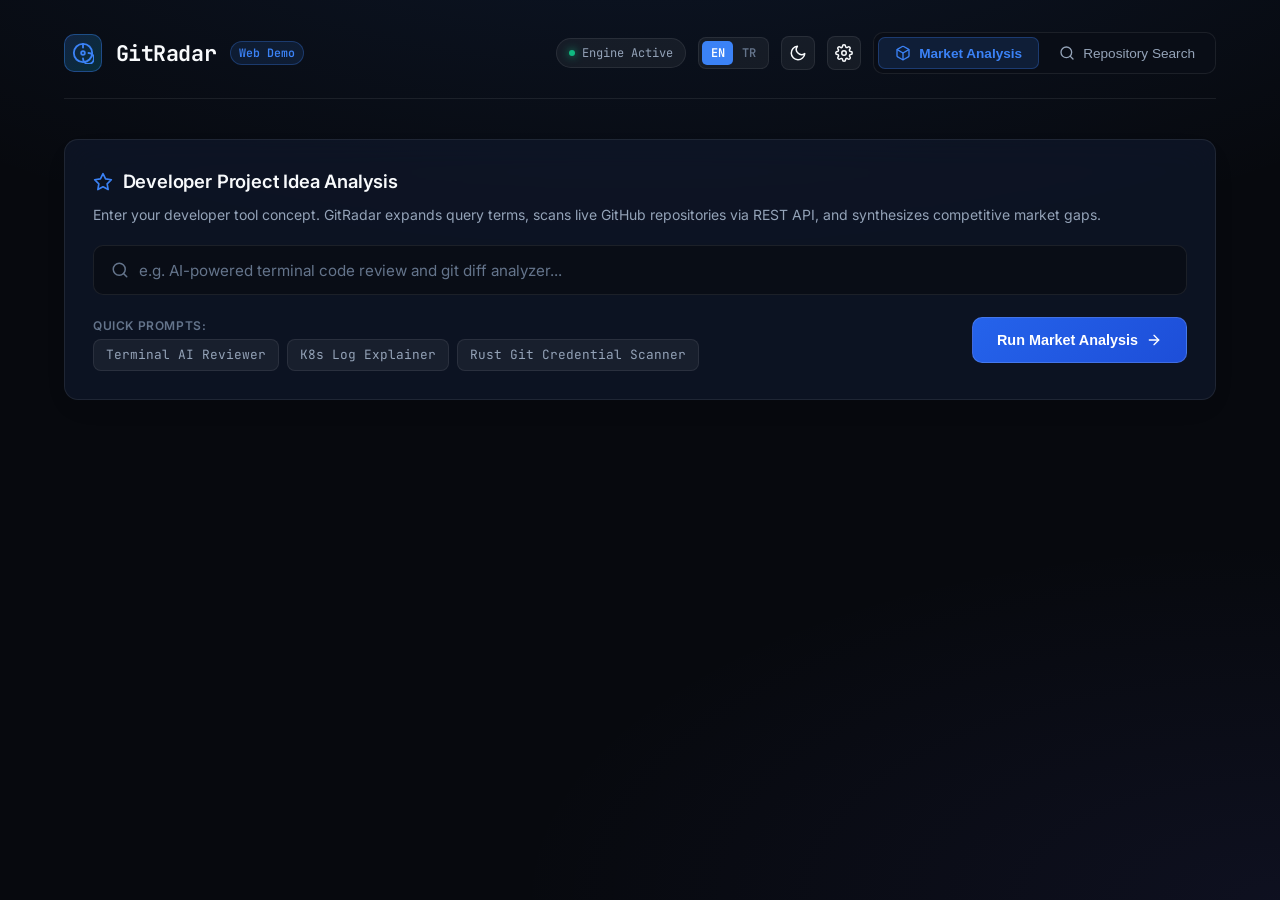
==== demo/public/index.html @ c17d9edb "feat: add Vercel deployment configuration and enhance web demo with language selection and report ex" ====
<!DOCTYPE html>
<html lang="en">
<head>
  <meta charset="UTF-8">
  <meta name="viewport" content="width=device-width, initial-scale=1.0">
  <title>GitRadar - Developer Market & Gap Analysis (Vercel Web Demo)</title>
  <link rel="icon" type="image/png" href="favicon-96x96.png" sizes="96x96" />
  <link rel="icon" type="image/svg+xml" href="favicon.svg" />
  <link rel="shortcut icon" href="favicon.ico" />
  <link rel="apple-touch-icon" sizes="180x180" href="apple-touch-icon.png" />
  <meta name="apple-mobile-web-app-title" content="GitRadar" />
  <link rel="manifest" href="site.webmanifest" />
  <link rel="stylesheet" href="css/style.css">
</head>
<body>

  <div class="container">
    <!-- Navbar -->
    <header class="navbar">
      <a href="/" class="logo-container">
        <div class="logo-icon-wrap">
          <svg width="22" height="22" viewBox="0 0 24 24" fill="none" stroke="currentColor" stroke-width="2" stroke-linecap="round" stroke-linejoin="round">
            <path d="M12 2a10 10 0 1 0 10 10A10 10 0 0 0 12 2z"></path>
            <path d="M12 18a6 6 0 1 0 6-6"></path>
            <circle cx="12" cy="12" r="2"></circle>
            <path d="M12 2v4"></path>
          </svg>
        </div>
        <span class="logo-text">GitRadar</span>
        <span class="logo-badge">Web Demo</span>
      </a>

      <div class="nav-controls">
        <div class="status-pill">
          <span class="status-dot"></span>
          <span data-i18n="engine_active">Engine Active</span>
        </div>

        <!-- Language Switcher -->
        <div class="lang-switcher">
          <button class="lang-btn active" data-lang="en">EN</button>
          <button class="lang-btn" data-lang="tr">TR</button>
        </div>

        <!-- Theme Toggle -->
        <button id="theme-toggle-btn" class="theme-toggle-btn" title="Toggle Theme" aria-label="Toggle Theme">
          <svg id="theme-moon-icon" width="18" height="18" viewBox="0 0 24 24" fill="none" stroke="currentColor" stroke-width="2" stroke-linecap="round" stroke-linejoin="round">
            <path d="M21 12.79A9 9 0 1 1 11.21 3 7 7 0 0 0 21 12.79z"></path>
          </svg>
          <svg id="theme-sun-icon" class="hidden" width="18" height="18" viewBox="0 0 24 24" fill="none" stroke="currentColor" stroke-width="2" stroke-linecap="round" stroke-linejoin="round">
            <circle cx="12" cy="12" r="5"></circle>
            <line x1="12" y1="1" x2="12" y2="3"></line>
            <line x1="12" y1="21" x2="12" y2="23"></line>
            <line x1="4.22" y1="4.22" x2="5.64" y2="5.64"></line>
            <line x1="18.36" y1="18.36" x2="19.78" y2="19.78"></line>
            <line x1="1" y1="12" x2="3" y2="12"></line>
            <line x1="21" y1="12" x2="23" y2="12"></line>
            <line x1="4.22" y1="19.78" x2="5.64" y2="18.36"></line>
            <line x1="18.36" y1="5.64" x2="19.78" y2="4.22"></line>
          </svg>
        </button>

        <!-- Settings Modal Button -->
        <button id="open-settings-btn" class="theme-toggle-btn" title="Settings" aria-label="Settings">
          <svg width="18" height="18" viewBox="0 0 24 24" fill="none" stroke="currentColor" stroke-width="2" stroke-linecap="round" stroke-linejoin="round">
            <circle cx="12" cy="12" r="3"></circle>
            <path d="M19.4 15a1.65 1.65 0 0 0 .33 1.82l.06.06a2 2 0 0 1 0 2.83 2 2 0 0 1-2.83 0l-.06-.06a1.65 1.65 0 0 0-1.82-.33 1.65 1.65 0 0 0-1 1.51V21a2 2 0 0 1-2 2 2 2 0 0 1-2-2v-.09A1.65 1.65 0 0 0 9 19.4a1.65 1.65 0 0 0-1.82.33l-.06.06a2 2 0 0 1-2.83 0 2 2 0 0 1 0-2.83l.06-.06a1.65 1.65 0 0 0 .33-1.82 1.65 1.65 0 0 0-1.51-1H3a2 2 0 0 1-2-2 2 2 0 0 1 2-2h.09A1.65 1.65 0 0 0 4.6 9a1.65 1.65 0 0 0-.33-1.82l-.06-.06a2 2 0 0 1 0-2.83 2 2 0 0 1 2.83 0l.06.06a1.65 1.65 0 0 0 1.82.33H9a1.65 1.65 0 0 0 1-1.51V3a2 2 0 0 1 2-2 2 2 0 0 1 2 2v.09a1.65 1.65 0 0 0 1 1.51 1.65 1.65 0 0 0 1.82-.33l.06-.06a2 2 0 0 1 2.83 0 2 2 0 0 1 0 2.83l-.06.06a1.65 1.65 0 0 0-.33 1.82V9a1.65 1.65 0 0 0 1.51 1H21a2 2 0 0 1 2 2 2 2 0 0 1-2 2h-.09a1.65 1.65 0 0 0-1.51 1z"></path>
          </svg>
        </button>

        <nav class="nav-tabs">
          <button class="nav-tab active" id="tab-analyze-btn">
            <svg width="16" height="16" viewBox="0 0 24 24" fill="none" stroke="currentColor" stroke-width="2" stroke-linecap="round" stroke-linejoin="round">
              <path d="M21 16V8a2 2 0 0 0-1-1.73l-7-4a2 2 0 0 0-2 0l-7 4A2 2 0 0 0 3 8v8a2 2 0 0 0 1 1.73l7 4a2 2 0 0 0 2 0l7-4A2 2 0 0 0 21 16z"></path>
              <polyline points="3.27 6.96 12 12.01 20.73 6.96"></polyline>
              <line x1="12" y1="22.08" x2="12" y2="12"></line>
            </svg>
            <span data-i18n="tab_market">Market Analysis</span>
          </button>
          <button class="nav-tab" id="tab-search-btn">
            <svg width="16" height="16" viewBox="0 0 24 24" fill="none" stroke="currentColor" stroke-width="2" stroke-linecap="round" stroke-linejoin="round">
              <circle cx="11" cy="11" r="8"></circle>
              <line x1="21" y1="21" x2="16.65" y2="16.65"></line>
            </svg>
            <span data-i18n="tab_search">Repository Search</span>
          </button>
        </nav>
      </div>
    </header>

    <!-- Main Form Section -->
    <section class="card" id="analyze-section">
      <div class="card-header">
        <svg width="20" height="20" viewBox="0 0 24 24" fill="none" stroke="var(--accent-blue)" stroke-width="2" stroke-linecap="round" stroke-linejoin="round">
          <polygon points="12 2 15.09 8.26 22 9.27 17 14.14 18.18 21.02 12 17.77 5.82 21.02 7 14.14 2 9.27 8.91 8.26 12 2"></polygon>
        </svg>
        <h2 class="card-title" data-i18n="analyze_title">Developer Project Idea Analysis</h2>
      </div>
      <p class="card-subtitle" data-i18n="analyze_desc">
        Enter your developer tool concept. GitRadar expands query terms, scans live GitHub repositories via REST API, and synthesizes competitive market gaps.
      </p>
      
      <div class="search-box">
        <div class="input-container">
          <svg class="input-icon" width="18" height="18" viewBox="0 0 24 24" fill="none" stroke="currentColor" stroke-width="2" stroke-linecap="round" stroke-linejoin="round">
            <circle cx="11" cy="11" r="8"></circle>
            <line x1="21" y1="21" x2="16.65" y2="16.65"></line>
          </svg>
          <input type="text" id="idea-input" class="input-field" placeholder="e.g. AI-powered terminal code review and git diff analyzer..." />
        </div>

        <div style="display: flex; justify-content: space-between; align-items: center; flex-wrap: wrap; gap: 0.75rem;">
          <div>
            <div class="chips-label" data-i18n="quick_prompts">Quick Prompts:</div>
            <div class="chips-container">
              <span class="chip" data-prompt="Terminal AI code review tool for git diffs" data-i18n-chip="chip1">Terminal AI Reviewer</span>
              <span class="chip" data-prompt="Kubernetes log analyzer and error explainer CLI" data-i18n-chip="chip2">K8s Log Explainer</span>
              <span class="chip" data-prompt="Rust-based git hook security credential scanner" data-i18n-chip="chip3">Rust Git Credential Scanner</span>
            </div>
          </div>
          <button id="analyze-btn" class="btn-primary">
            <span data-i18n="run_analysis">Run Market Analysis</span>
            <svg width="16" height="16" viewBox="0 0 24 24" fill="none" stroke="currentColor" stroke-width="2" stroke-linecap="round" stroke-linejoin="round">
              <line x1="5" y1="12" x2="19" y2="12"></line>
              <polyline points="12 5 19 12 12 19"></polyline>
            </svg>
          </button>
        </div>
      </div>
    </section>

    <!-- Standalone Quick Search Section -->
    <section class="card hidden" id="search-section">
      <div class="card-header">
        <svg width="20" height="20" viewBox="0 0 24 24" fill="none" stroke="var(--accent-blue)" stroke-width="2" stroke-linecap="round" stroke-linejoin="round">
          <circle cx="11" cy="11" r="8"></circle>
          <line x1="21" y1="21" x2="16.65" y2="16.65"></line>
        </svg>
        <h2 class="card-title" data-i18n="search_title">Direct GitHub Search</h2>
      </div>
      <p class="card-subtitle" data-i18n="search_desc">
        Execute direct GitHub REST API queries to retrieve repository star counts, forks, and details.
      </p>
      
      <div class="search-box">
        <div class="input-container">
          <svg class="input-icon" width="18" height="18" viewBox="0 0 24 24" fill="none" stroke="currentColor" stroke-width="2" stroke-linecap="round" stroke-linejoin="round">
            <circle cx="11" cy="11" r="8"></circle>
            <line x1="21" y1="21" x2="16.65" y2="16.65"></line>
          </svg>
          <input type="text" id="search-input" class="input-field" placeholder="e.g. terminal devtools, git hooks, rust cli..." />
        </div>
        <div style="display: flex; justify-content: flex-end;">
          <button id="quick-search-btn" class="btn-primary">
            <span data-i18n="search_repos">Search Repositories</span>
          </button>
        </div>
      </div>
    </section>

    <!-- Radar Loading Sweep Visualizer -->
    <div id="loading" class="card radar-loading-card">
      <div class="radar-sweep-container">
        <div class="radar-crosshair-h"></div>
        <div class="radar-crosshair-v"></div>
        <div class="radar-grid-ring inner"></div>
        <div class="radar-sweep-line"></div>
      </div>
      <div id="loading-status" class="loading-status-text" data-i18n="loading_status">Synthesizing Search Strategy...</div>
      <div class="loading-subtext" data-i18n="loading_subtext">Fetching active GitHub repositories & evaluating market saturation</div>
    </div>

    <!-- Error Alert -->
    <div id="error-box" class="card hidden" style="border-color: var(--accent-rose); background: rgba(244, 63, 94, 0.08);">
      <div class="card-header">
        <svg width="20" height="20" viewBox="0 0 24 24" fill="none" stroke="var(--accent-rose)" stroke-width="2" stroke-linecap="round" stroke-linejoin="round">
          <circle cx="12" cy="12" r="10"></circle>
          <line x1="12" y1="8" x2="12" y2="12"></line>
          <line x1="12" y1="16" x2="12.01" y2="16"></line>
        </svg>
        <h3 class="card-title" style="color: var(--accent-rose);" data-i18n="error_title">Analysis Failed</h3>
      </div>
      <p id="error-message" style="margin-top: 0.35rem; color: var(--text-secondary); font-family: var(--font-mono); font-size: 0.875rem;"></p>
    </div>

    <!-- Results Section -->
    <div id="results" class="hidden">
      <!-- Export Actions Header -->
      <div class="export-actions-bar">
        <div style="display: flex; align-items: center; gap: 0.5rem;">
          <svg width="18" height="18" viewBox="0 0 24 24" fill="none" stroke="var(--accent-blue)" stroke-width="2" stroke-linecap="round" stroke-linejoin="round">
            <path d="M21 15v4a2 2 0 0 1-2 2H5a2 2 0 0 1-2-2v-4"></path>
            <polyline points="7 10 12 15 17 10"></polyline>
            <line x1="12" y1="15" x2="12" y2="3"></line>
          </svg>
          <span style="font-weight: 600; font-size: 0.9rem; color: var(--text-primary);" data-i18n="export_report_label">Export Report</span>
        </div>
        <div class="export-btn-group">
          <button id="export-md-btn" class="export-btn">
            <svg width="14" height="14" viewBox="0 0 24 24" fill="none" stroke="currentColor" stroke-width="2"><path d="M14 2H6a2 2 0 0 0-2 2v16a2 2 0 0 0 2 2h12a2 2 0 0 0 2-2V8z"></path><polyline points="14 2 14 8 20 8"></polyline></svg>
            <span data-i18n="btn_export_md">Export Markdown (.md)</span>
          </button>
          <button id="export-json-btn" class="export-btn">
            <svg width="14" height="14" viewBox="0 0 24 24" fill="none" stroke="currentColor" stroke-width="2"><path d="M14 2H6a2 2 0 0 0-2 2v16a2 2 0 0 0 2 2h12a2 2 0 0 0 2-2V8z"></path><polyline points="14 2 14 8 20 8"></polyline></svg>
            <span data-i18n="btn_export_json">Export JSON (.json)</span>
          </button>
          <button id="copy-report-btn" class="export-btn">
            <svg width="14" height="14" viewBox="0 0 24 24" fill="none" stroke="currentColor" stroke-width="2"><rect x="9" y="9" width="13" height="13" rx="2" ry="2"></rect><path d="M5 15H4a2 2 0 0 1-2-2V4a2 2 0 0 1 2-2h9a2 2 0 0 1 2 2v1"></path></svg>
            <span id="copy-btn-text" data-i18n="btn_copy_report">Copy Report</span>
          </button>
        </div>
      </div>

      <!-- Derived AI Strategy Panel -->
      <section class="card" id="strategy-panel">
        <div class="card-header">
          <svg width="18" height="18" viewBox="0 0 24 24" fill="none" stroke="var(--accent-cyan)" stroke-width="2" stroke-linecap="round" stroke-linejoin="round">
            <path d="M12 2v20M17 5H9.5a3.5 3.5 0 0 0 0 7h5a3.5 3.5 0 0 1 0 7H6"></path>
          </svg>
          <h3 class="card-title" style="color: var(--accent-cyan);" data-i18n="strategy_title">Synthesized Query Strategy</h3>
        </div>
        <div id="strategy-content"></div>
      </section>

      <!-- Executive Metrics Overview -->
      <div class="metrics-grid">
        <div class="metric-card">
          <div class="metric-header">
            <span class="metric-label" data-i18n="opp_score">Opportunity Score</span>
            <svg class="metric-icon" width="18" height="18" viewBox="0 0 24 24" fill="none" stroke="currentColor" stroke-width="2"><polyline points="23 6 13.5 15.5 8.5 10.5 1 18"></polyline></svg>
          </div>
          <div class="metric-value-wrap">
            <div id="metric-opportunity" class="metric-value" style="color: var(--accent-emerald);">85</div>
            <span style="color: var(--text-muted); font-size: 0.85rem;">/ 100</span>
          </div>
          <div class="progress-bar-container">
            <div id="opp-bar-fill" class="progress-bar-fill" style="width: 85%; background: var(--accent-emerald);"></div>
          </div>
          <div class="metric-hint" data-i18n="opp_hint">Market viability rating</div>
        </div>

        <div class="metric-card">
          <div class="metric-header">
            <span class="metric-label" data-i18n="sat_score">Market Saturation</span>
            <svg class="metric-icon" width="18" height="18" viewBox="0 0 24 24" fill="none" stroke="currentColor" stroke-width="2"><circle cx="12" cy="12" r="10"></circle><line x1="12" y1="8" x2="12" y2="12"></line></svg>
          </div>
          <div class="metric-value-wrap">
            <div id="metric-saturation" class="metric-value" style="color: var(--accent-amber);">Moderate</div>
          </div>
          <div class="progress-bar-container">
            <div id="sat-bar-fill" class="progress-bar-fill" style="width: 50%; background: var(--accent-amber);"></div>
          </div>
          <div id="metric-sat-score" class="metric-hint">Saturation index: 50/100</div>
        </div>

        <div class="metric-card">
          <div class="metric-header">
            <span class="metric-label" data-i18n="repos_analyzed">Repositories Analyzed</span>
            <svg class="metric-icon" width="18" height="18" viewBox="0 0 24 24" fill="none" stroke="currentColor" stroke-width="2"><path d="M22 19a2 2 0 0 1-2 2H4a2 2 0 0 1-2-2V5a2 2 0 0 1 2-2h5l2 3h9a2 2 0 0 1 2 2z"></path></svg>
          </div>
          <div class="metric-value-wrap">
            <div id="metric-repos-count" class="metric-value" style="color: var(--accent-blue);">10</div>
          </div>
          <div class="progress-bar-container">
            <div class="progress-bar-fill" style="width: 100%; background: var(--accent-blue);"></div>
          </div>
          <div class="metric-hint" data-i18n="repos_hint">GitHub API candidates verified</div>
        </div>
      </div>

      <!-- Market Summary Panel -->
      <section class="card">
        <div class="card-header">
          <svg width="18" height="18" viewBox="0 0 24 24" fill="none" stroke="var(--accent-blue)" stroke-width="2" stroke-linecap="round" stroke-linejoin="round">
            <path d="M14 2H6a2 2 0 0 0-2 2v16a2 2 0 0 0 2 2h12a2 2 0 0 0 2-2V8z"></path>
            <polyline points="14 2 14 8 20 8"></polyline>
            <line x1="16" y1="13" x2="8" y2="13"></line>
            <line x1="16" y1="17" x2="8" y2="17"></line>
          </svg>
          <h3 class="card-title" data-i18n="market_synthesis">Market Synthesis</h3>
        </div>
        <p id="market-summary-text" style="color: var(--text-secondary); line-height: 1.6; font-size: 0.925rem;"></p>
      </section>

      <!-- Repositories Inventory Table -->
      <section class="card">
        <div class="card-header">
          <svg width="18" height="18" viewBox="0 0 24 24" fill="none" stroke="var(--accent-blue)" stroke-width="2" stroke-linecap="round" stroke-linejoin="round">
            <line x1="8" y1="6" x2="21" y2="6"></line>
            <line x1="8" y1="12" x2="21" y2="12"></line>
            <line x1="8" y1="18" x2="21" y2="18"></line>
            <line x1="3" y1="6" x2="3.01" y2="6"></line>
            <line x1="3" y1="12" x2="3.01" y2="12"></line>
            <line x1="3" y1="18" x2="3.01" y2="18"></line>
          </svg>
          <h3 class="card-title" data-i18n="discovered_repos">Discovered Candidate Repositories</h3>
        </div>
        <div class="table-wrapper">
          <table id="repos-table">
            <thead>
              <tr>
                <th>#</th>
                <th data-i18n="th_repo">Repository</th>
                <th data-i18n="th_stars">Stars</th>
                <th data-i18n="th_forks">Forks</th>
                <th data-i18n="th_lang">Language</th>
                <th data-i18n="th_updated">Updated</th>
                <th data-i18n="th_desc">Description</th>
              </tr>
            </thead>
            <tbody id="repos-table-body"></tbody>
          </table>
        </div>
      </section>

      <!-- Competitors Grid -->
      <section class="card">
        <div class="card-header">
          <svg width="18" height="18" viewBox="0 0 24 24" fill="none" stroke="var(--accent-indigo)" stroke-width="2" stroke-linecap="round" stroke-linejoin="round">
            <rect x="2" y="3" width="20" height="14" rx="2" ry="2"></rect>
            <line x1="8" y1="21" x2="16" y2="21"></line>
            <line x1="12" y1="17" x2="12" y2="21"></line>
          </svg>
          <h3 class="card-title" data-i18n="competitors_title">Top Competitor Profile Breakdown</h3>
        </div>
        <div id="competitor-grid" class="comp-grid"></div>
      </section>

      <!-- Gaps vs Differentiators -->
      <div class="metrics-grid" style="grid-template-columns: repeat(auto-fit, minmax(320px, 1fr));">
        <div class="card" style="border-color: rgba(244, 63, 94, 0.25);">
          <div class="card-header">
            <svg width="18" height="18" viewBox="0 0 24 24" fill="none" stroke="var(--accent-rose)" stroke-width="2" stroke-linecap="round" stroke-linejoin="round">
              <circle cx="12" cy="12" r="10"></circle>
              <line x1="15" y1="9" x2="9" y2="15"></line>
              <line x1="9" y1="9" x2="15" y2="15"></line>
            </svg>
            <h3 class="card-title" style="color: var(--accent-rose);" data-i18n="unmet_title">Unmet Market Needs</h3>
          </div>
          <div id="unmet-list" style="display: flex; flex-direction: column; gap: 0.5rem; margin-top: 0.5rem;"></div>
        </div>

        <div class="card" style="border-color: rgba(16, 185, 129, 0.25);">
          <div class="card-header">
            <svg width="18" height="18" viewBox="0 0 24 24" fill="none" stroke="var(--accent-emerald)" stroke-width="2" stroke-linecap="round" stroke-linejoin="round">
              <polygon points="12 2 15.09 8.26 22 9.27 17 14.14 18.18 21.02 12 17.77 5.82 21.02 7 14.14 2 9.27 8.91 8.26 12 2"></polygon>
            </svg>
            <h3 class="card-title" style="color: var(--accent-emerald);" data-i18n="diff_title">Key Differentiators</h3>
          </div>
          <div id="diff-list" style="display: flex; flex-direction: column; gap: 0.5rem; margin-top: 0.5rem;"></div>
        </div>
      </div>

      <!-- Recommendations -->
      <section class="card" style="border-color: rgba(59, 130, 246, 0.25);">
        <div class="card-header">
          <svg width="18" height="18" viewBox="0 0 24 24" fill="none" stroke="var(--accent-blue)" stroke-width="2" stroke-linecap="round" stroke-linejoin="round">
            <polyline points="9 11 12 14 22 4"></polyline>
            <path d="M21 12v7a2 2 0 0 1-2 2H5a2 2 0 0 1-2-2V5a2 2 0 0 1 2-2h11"></path>
          </svg>
          <h3 class="card-title" style="color: var(--accent-blue);" data-i18n="rec_title">Strategic Action Items</h3>
        </div>
        <div id="rec-list" style="margin-top: 0.75rem;"></div>
      </section>

      <!-- Implementation Architecture & Open Source Tools -->
      <section id="implementation-section" class="card hidden" style="border-color: rgba(99, 102, 241, 0.25);">
        <div class="card-header">
          <svg width="18" height="18" viewBox="0 0 24 24" fill="none" stroke="var(--accent-indigo)" stroke-width="2" stroke-linecap="round" stroke-linejoin="round">
            <polygon points="12 2 2 7 12 12 22 7 12 2"></polygon>
            <polyline points="2 17 12 22 22 17"></polyline>
            <polyline points="2 12 12 17 22 12"></polyline>
          </svg>
          <h3 class="card-title" style="color: var(--accent-indigo);" data-i18n="tech_guide_title">Technical Implementation & Open-Source Roadmap</h3>
        </div>
        
        <div style="margin-top: 0.75rem;">
          <div style="margin-bottom: 1rem;">
            <div style="font-size: 0.75rem; font-weight: 600; text-transform: uppercase; color: var(--text-muted); margin-bottom: 0.35rem;" data-i18n="recommended_stack_label">Recommended Tech Stack</div>
            <div id="tech-stack-badges" style="display: flex; flex-wrap: wrap; gap: 0.4rem;"></div>
          </div>

          <div style="margin-bottom: 1.25rem;">
            <div style="font-size: 0.75rem; font-weight: 600; text-transform: uppercase; color: var(--text-muted); margin-bottom: 0.35rem;" data-i18n="arch_overview_label">Architecture Overview</div>
            <p id="arch-overview-text" style="color: var(--text-secondary); line-height: 1.6; font-size: 0.9rem;"></p>
          </div>

          <div>
            <div style="font-size: 0.75rem; font-weight: 600; text-transform: uppercase; color: var(--text-muted); margin-bottom: 0.5rem;" data-i18n="open_source_blocks_label">Recommended Open-Source Building Blocks</div>
            <div id="open-source-tools-list" class="comp-grid"></div>
          </div>
        </div>
      </section>
    </div>
  </div>

  <!-- Settings Modal -->
  <div id="settings-modal" class="modal-overlay hidden">
    <div class="modal-card">
      <div class="modal-header">
        <div style="display: flex; align-items: center; gap: 0.5rem;">
          <svg width="20" height="20" viewBox="0 0 24 24" fill="none" stroke="var(--accent-blue)" stroke-width="2" stroke-linecap="round" stroke-linejoin="round">
            <circle cx="12" cy="12" r="3"></circle>
            <path d="M19.4 15a1.65 1.65 0 0 0 .33 1.82l.06.06a2 2 0 0 1 0 2.83 2 2 0 0 1-2.83 0l-.06-.06a1.65 1.65 0 0 0-1.82-.33 1.65 1.65 0 0 0-1 1.51V21a2 2 0 0 1-2 2 2 2 0 0 1-2-2v-.09A1.65 1.65 0 0 0 9 19.4a1.65 1.65 0 0 0-1.82.33l-.06.06a2 2 0 0 1-2.83 0 2 2 0 0 1 0-2.83l.06-.06a1.65 1.65 0 0 0 .33-1.82 1.65 1.65 0 0 0-1.51-1H3a2 2 0 0 1-2-2 2 2 0 0 1 2-2h.09A1.65 1.65 0 0 0 4.6 9a1.65 1.65 0 0 0-.33-1.82l-.06-.06a2 2 0 0 1 0-2.83 2 2 0 0 1 2.83 0l.06.06a1.65 1.65 0 0 0 1.82.33H9a1.65 1.65 0 0 0 1-1.51V3a2 2 0 0 1 2-2 2 2 0 0 1 2 2v.09a1.65 1.65 0 0 0 1 1.51 1.65 1.65 0 0 0 1.82-.33l.06-.06a2 2 0 0 1 2.83 0 2 2 0 0 1 0 2.83l-.06.06a1.65 1.65 0 0 0-.33 1.82V9a1.65 1.65 0 0 0 1.51 1H21a2 2 0 0 1 2 2 2 2 0 0 1-2 2h-.09a1.65 1.65 0 0 0-1.51 1z"></path>
          </svg>
          <h3 class="modal-title" data-i18n="settings_title">Configuration Settings</h3>
        </div>
        <button id="close-settings-btn" class="modal-close-btn" aria-label="Close Modal">&times;</button>
      </div>

      <div class="modal-body">
        <div class="form-group">
          <label class="form-label" data-i18n="setting_report_lang">AI Response Language</label>
          <select id="setting-report-lang-select" class="form-select">
            <option value="English">English</option>
            <option value="Turkish">Türkçe</option>
            <option value="Spanish">Español</option>
            <option value="German">Deutsch</option>
            <option value="French">Français</option>
          </select>
        </div>

        <div class="form-group">
          <label class="form-label" data-i18n="setting_model">LLM Model</label>
          <select id="setting-model-select" class="form-select">
            <option value="groq/openai/gpt-oss-120b">groq/openai/gpt-oss-120b (Default)</option>
            <option value="groq/qwen/qwen3.6-27b">groq/qwen/qwen3.6-27b</option>
            <option value="groq/llama-3.3-70b-versatile">groq/llama-3.3-70b-versatile</option>
            <option value="groq/llama-3.1-8b-instant">groq/llama-3.1-8b-instant</option>
          </select>
        </div>

        <div class="form-group">
          <label class="form-label" data-i18n="setting_limit">Max Repositories to Analyze</label>
          <input type="number" id="setting-limit-input" class="input-field" min="5" max="30" value="10" />
        </div>

        <div class="form-group">
          <label class="form-label" data-i18n="setting_groq_key">Groq API Key</label>
          <input type="password" id="setting-groq-key" class="input-field" placeholder="gsk_..." />
        </div>

        <div class="form-group">
          <label class="form-label" data-i18n="setting_github_token">GitHub Access Token (Optional)</label>
          <input type="password" id="setting-github-token" class="input-field" placeholder="ghp_..." />
        </div>
      </div>

      <div class="modal-footer">
        <button id="cancel-settings-btn" class="nav-btn" data-i18n="btn_cancel">Cancel</button>
        <button id="save-settings-btn" class="btn-primary" data-i18n="btn_save">Save Settings</button>
      </div>
    </div>
  </div>

  <script src="js/app.js"></script>
</body>
</html>
---- demo/public/css/style.css ----
@import url('https://fonts.googleapis.com/css2?family=Inter:wght@300;400;500;600;700&family=JetBrains+Mono:wght@400;500;600;700&display=swap');

:root, [data-theme="dark"] {
  --bg-dark: #07090e;
  --bg-card: rgba(15, 23, 42, 0.75);
  --bg-card-solid: #090d16;
  --bg-input: #090d16;
  --bg-hover: rgba(255, 255, 255, 0.05);
  --border-color: rgba(255, 255, 255, 0.08);
  --border-highlight: rgba(59, 130, 246, 0.3);
  
  --accent-blue: #3b82f6;
  --accent-cyan: #06b6d4;
  --accent-emerald: #10b981;
  --accent-amber: #f59e0b;
  --accent-rose: #f43f5e;
  --accent-indigo: #6366f1;

  --text-primary: #f8fafc;
  --text-secondary: #94a3b8;
  --text-muted: #64748b;

  --font-sans: 'Inter', system-ui, -apple-system, sans-serif;
  --font-mono: 'JetBrains Mono', monospace;

  --bg-gradient: 
    radial-gradient(ellipse 80% 50% at 50% -20%, rgba(59, 130, 246, 0.12), transparent),
    radial-gradient(ellipse 60% 40% at 100% 100%, rgba(99, 102, 241, 0.08), transparent);
}

[data-theme="light"] {
  --bg-dark: #f8fafc;
  --bg-card: rgba(255, 255, 255, 0.85);
  --bg-card-solid: #ffffff;
  --bg-input: #ffffff;
  --bg-hover: rgba(0, 0, 0, 0.04);
  --border-color: rgba(0, 0, 0, 0.1);
  --border-highlight: rgba(37, 99, 235, 0.3);

  --accent-blue: #2563eb;
  --accent-cyan: #0891b2;
  --accent-emerald: #059669;
  --accent-amber: #d97706;
  --accent-rose: #e11d48;
  --accent-indigo: #4f46e5;

  --text-primary: #0f172a;
  --text-secondary: #334155;
  --text-muted: #64748b;

  --bg-gradient: 
    radial-gradient(ellipse 80% 50% at 50% -20%, rgba(37, 99, 235, 0.07), transparent),
    radial-gradient(ellipse 60% 40% at 100% 100%, rgba(79, 70, 229, 0.05), transparent);
}

* {
  box-sizing: border-box;
  margin: 0;
  padding: 0;
}

body {
  background-color: var(--bg-dark);
  background-image: var(--bg-gradient);
  color: var(--text-primary);
  font-family: var(--font-sans);
  min-height: 100vh;
  line-height: 1.5;
  -webkit-font-smoothing: antialiased;
  transition: background-color 0.3s ease, color 0.3s ease;
}

.container {
  max-width: 1200px;
  margin: 0 auto;
  padding: 2rem 1.5rem 4rem;
}

/* Header & Navbar */
.navbar {
  display: flex;
  justify-content: space-between;
  align-items: center;
  padding-bottom: 1.5rem;
  margin-bottom: 2.5rem;
  border-bottom: 1px solid var(--border-color);
}

.logo-container {
  display: flex;
  align-items: center;
  gap: 0.85rem;
  text-decoration: none;
}

.logo-icon-wrap {
  width: 38px;
  height: 38px;
  background: linear-gradient(135deg, rgba(59, 130, 246, 0.2), rgba(6, 182, 212, 0.2));
  border: 1px solid rgba(59, 130, 246, 0.4);
  border-radius: 10px;
  display: flex;
  align-items: center;
  justify-content: center;
  color: var(--accent-blue);
}

.logo-text {
  font-size: 1.35rem;
  font-weight: 700;
  letter-spacing: -0.02em;
  color: var(--text-primary);
  font-family: var(--font-mono);
}

.logo-badge {
  background: rgba(59, 130, 246, 0.12);
  border: 1px solid rgba(59, 130, 246, 0.3);
  color: var(--accent-blue);
  padding: 0.15rem 0.5rem;
  border-radius: 9999px;
  font-size: 0.725rem;
  font-weight: 600;
  font-family: var(--font-mono);
}

.status-pill {
  display: inline-flex;
  align-items: center;
  gap: 0.4rem;
  font-size: 0.75rem;
  color: var(--text-secondary);
  background: var(--bg-hover);
  border: 1px solid var(--border-color);
  padding: 0.3rem 0.75rem;
  border-radius: 9999px;
  font-family: var(--font-mono);
}

.status-dot {
  width: 6px;
  height: 6px;
  border-radius: 50%;
  background-color: var(--accent-emerald);
  box-shadow: 0 0 8px var(--accent-emerald);
}

.nav-controls {
  display: flex;
  align-items: center;
  gap: 0.75rem;
}

.lang-switcher {
  display: flex;
  background: var(--bg-hover);
  border: 1px solid var(--border-color);
  padding: 0.2rem;
  border-radius: 8px;
}

.lang-btn {
  background: transparent;
  border: none;
  color: var(--text-muted);
  font-family: var(--font-mono);
  font-size: 0.75rem;
  font-weight: 600;
  padding: 0.25rem 0.55rem;
  border-radius: 5px;
  cursor: pointer;
  transition: all 0.15s ease;
}

.lang-btn.active {
  background: var(--accent-blue);
  color: white;
}

.theme-toggle-btn {
  background: var(--bg-hover);
  border: 1px solid var(--border-color);
  color: var(--text-primary);
  width: 34px;
  height: 34px;
  border-radius: 8px;
  cursor: pointer;
  display: flex;
  align-items: center;
  justify-content: center;
  transition: all 0.15s ease;
}

.theme-toggle-btn:hover {
  border-color: var(--accent-blue);
  color: var(--accent-blue);
}

/* Nav Tabs */
.nav-tabs {
  display: flex;
  background: var(--bg-card-solid);
  border: 1px solid var(--border-color);
  padding: 0.25rem;
  border-radius: 10px;
  gap: 0.25rem;
}

.nav-tab {
  background: transparent;
  border: none;
  color: var(--text-secondary);
  padding: 0.45rem 1rem;
  border-radius: 7px;
  cursor: pointer;
  font-size: 0.85rem;
  font-weight: 500;
  display: flex;
  align-items: center;
  gap: 0.5rem;
  transition: all 0.2s ease;
}

.nav-tab:hover {
  color: var(--text-primary);
}

.nav-tab.active {
  background: rgba(59, 130, 246, 0.15);
  color: var(--accent-blue);
  border: 1px solid rgba(59, 130, 246, 0.3);
  font-weight: 600;
}

/* Cards */
.card {
  background: var(--bg-card);
  backdrop-filter: blur(16px);
  border: 1px solid var(--border-color);
  border-radius: 14px;
  padding: 1.75rem;
  margin-bottom: 1.5rem;
  box-shadow: 0 10px 30px -10px rgba(0, 0, 0, 0.1);
  transition: border-color 0.2s, background-color 0.3s;
}

.card:hover {
  border-color: var(--border-highlight);
}

.card-header {
  display: flex;
  align-items: center;
  gap: 0.6rem;
  margin-bottom: 0.5rem;
}

.card-title {
  font-size: 1.15rem;
  font-weight: 600;
  letter-spacing: -0.01em;
  color: var(--text-primary);
}

.card-subtitle {
  color: var(--text-secondary);
  font-size: 0.875rem;
  line-height: 1.5;
}

/* Search Box */
.search-box {
  display: flex;
  flex-direction: column;
  gap: 0.85rem;
  margin-top: 1.25rem;
}

.input-container {
  display: flex;
  position: relative;
  align-items: center;
}

.input-icon {
  position: absolute;
  left: 1.1rem;
  color: var(--text-muted);
  pointer-events: none;
}

.input-field {
  width: 100%;
  background: var(--bg-input);
  border: 1px solid var(--border-color);
  border-radius: 10px;
  padding: 0.85rem 1rem 0.85rem 2.8rem;
  color: var(--text-primary);
  font-size: 0.95rem;
  font-family: var(--font-mono);
  outline: none;
  transition: border-color 0.2s, box-shadow 0.2s, background-color 0.3s;
}

.input-field:focus {
  border-color: var(--accent-blue);
  box-shadow: 0 0 0 3px rgba(59, 130, 246, 0.15);
}

.input-field::placeholder {
  color: var(--text-muted);
  font-family: var(--font-sans);
}

.btn-primary {
  background: linear-gradient(135deg, #2563eb, #1d4ed8);
  color: white;
  font-weight: 600;
  font-size: 0.9rem;
  border: 1px solid rgba(255, 255, 255, 0.15);
  border-radius: 10px;
  padding: 0.85rem 1.5rem;
  cursor: pointer;
  display: inline-flex;
  align-items: center;
  justify-content: center;
  gap: 0.5rem;
  transition: all 0.2s ease;
  white-space: nowrap;
}

.btn-primary:hover {
  background: linear-gradient(135deg, #3b82f6, #2563eb);
  box-shadow: 0 4px 15px rgba(37, 99, 235, 0.3);
}

.nav-btn {
  background: transparent;
  border: 1px solid var(--border-color);
  color: var(--text-secondary);
  padding: 0.5rem 1rem;
  border-radius: 8px;
  cursor: pointer;
  font-size: 0.9rem;
  transition: all 0.2s ease;
}

.nav-btn:hover {
  background: var(--bg-hover);
  color: var(--text-primary);
}

/* Prompt Chips */
.chips-label {
  font-size: 0.75rem;
  color: var(--text-muted);
  text-transform: uppercase;
  letter-spacing: 0.05em;
  font-weight: 600;
  margin-top: 0.5rem;
}

.chips-container {
  display: flex;
  flex-wrap: wrap;
  gap: 0.5rem;
  margin-top: 0.25rem;
}

.chip {
  background: var(--bg-hover);
  border: 1px solid var(--border-color);
  color: var(--text-secondary);
  padding: 0.35rem 0.75rem;
  border-radius: 8px;
  font-size: 0.8rem;
  font-family: var(--font-mono);
  cursor: pointer;
  transition: all 0.15s ease;
}

.chip:hover {
  background: rgba(59, 130, 246, 0.1);
  border-color: rgba(59, 130, 246, 0.3);
  color: var(--accent-blue);
}

/* Modal Overlay */
.modal-overlay {
  position: fixed;
  top: 0;
  left: 0;
  width: 100vw;
  height: 100vh;
  background: rgba(0, 0, 0, 0.65);
  backdrop-filter: blur(8px);
  display: flex;
  align-items: center;
  justify-content: center;
  z-index: 1000;
  padding: 1rem;
}

.modal-card {
  background: var(--bg-card-solid);
  border: 1px solid var(--border-color);
  border-radius: 16px;
  width: 100%;
  max-width: 520px;
  box-shadow: 0 20px 40px -15px rgba(0, 0, 0, 0.5);
  overflow: hidden;
  animation: modal-fade-in 0.2s cubic-bezier(0.16, 1, 0.3, 1);
}

@keyframes modal-fade-in {
  from { opacity: 0; transform: scale(0.96); }
  to { opacity: 1; transform: scale(1); }
}

.modal-header {
  display: flex;
  justify-content: space-between;
  align-items: center;
  padding: 1.25rem 1.5rem;
  border-bottom: 1px solid var(--border-color);
}

.modal-title {
  font-size: 1.1rem;
  font-weight: 600;
  color: var(--text-primary);
}

.modal-close-btn {
  background: transparent;
  border: none;
  color: var(--text-muted);
  font-size: 1.5rem;
  line-height: 1;
  cursor: pointer;
  padding: 0.2rem 0.5rem;
  border-radius: 6px;
  transition: color 0.15s;
}

.modal-close-btn:hover {
  color: var(--text-primary);
}

.modal-body {
  padding: 1.5rem;
  display: flex;
  flex-direction: column;
  gap: 1.25rem;
}

.form-group {
  display: flex;
  flex-direction: column;
  gap: 0.4rem;
}

.form-label {
  font-size: 0.825rem;
  font-weight: 600;
  color: var(--text-secondary);
}

.form-select {
  width: 100%;
  background: var(--bg-input);
  border: 1px solid var(--border-color);
  border-radius: 10px;
  padding: 0.8rem 1rem;
  color: var(--text-primary);
  font-size: 0.9rem;
  font-family: var(--font-mono);
  outline: none;
  cursor: pointer;
}

.form-select:focus {
  border-color: var(--accent-blue);
}

.modal-footer {
  display: flex;
  justify-content: flex-end;
  gap: 0.75rem;
  padding: 1.25rem 1.5rem;
  border-top: 1px solid var(--border-color);
  background: var(--bg-hover);
}

/* Radar Loading Sweep Visualizer */
.radar-loading-card {
  display: none;
  text-align: center;
  padding: 3.5rem 2rem;
}

.radar-sweep-container {
  position: relative;
  width: 100px;
  height: 100px;
  border: 1.5px solid rgba(59, 130, 246, 0.3);
  border-radius: 50%;
  margin: 0 auto 1.5rem;
  background: radial-gradient(circle, rgba(59, 130, 246, 0.05) 0%, transparent 70%);
  overflow: hidden;
}

.radar-grid-ring {
  position: absolute;
  top: 50%;
  left: 50%;
  transform: translate(-50%, -50%);
  border: 1px dashed rgba(59, 130, 246, 0.2);
  border-radius: 50%;
}

.radar-grid-ring.inner { width: 50px; height: 50px; }
.radar-crosshair-h {
  position: absolute;
  top: 50%;
  left: 0;
  width: 100%;
  height: 1px;
  background: rgba(59, 130, 246, 0.15);
}

.radar-crosshair-v {
  position: absolute;
  left: 50%;
  top: 0;
  height: 100%;
  width: 1px;
  background: rgba(59, 130, 246, 0.15);
}

.radar-sweep-line {
  position: absolute;
  top: 50%;
  left: 50%;
  width: 50px;
  height: 50px;
  background: conic-gradient(from 0deg, rgba(59, 130, 246, 0.4) 0deg, transparent 60deg);
  transform-origin: 0% 0%;
  animation: radar-sweep 2s linear infinite;
  border-top-left-radius: 100%;
}

@keyframes radar-sweep {
  0% { transform: rotate(0deg); }
  100% { transform: rotate(360deg); }
}

.loading-status-text {
  font-size: 1.05rem;
  font-weight: 600;
  color: var(--text-primary);
  margin-bottom: 0.35rem;
}

.loading-subtext {
  font-size: 0.85rem;
  color: var(--text-muted);
}

/* Metrics Grid */
.metrics-grid {
  display: grid;
  grid-template-columns: repeat(auto-fit, minmax(240px, 1fr));
  gap: 1.25rem;
  margin-bottom: 1.5rem;
}

.metric-card {
  background: var(--bg-card);
  border: 1px solid var(--border-color);
  border-radius: 12px;
  padding: 1.25rem 1.5rem;
  position: relative;
  overflow: hidden;
}

.metric-header {
  display: flex;
  justify-content: space-between;
  align-items: center;
  margin-bottom: 0.5rem;
}

.metric-label {
  color: var(--text-muted);
  font-size: 0.775rem;
  font-weight: 600;
  text-transform: uppercase;
  letter-spacing: 0.05em;
}

.metric-icon {
  color: var(--text-muted);
}

.metric-value-wrap {
  display: flex;
  align-items: baseline;
  gap: 0.5rem;
}

.metric-value {
  font-size: 2rem;
  font-weight: 700;
  font-family: var(--font-mono);
  letter-spacing: -0.03em;
}

.metric-hint {
  font-size: 0.775rem;
  color: var(--text-secondary);
  margin-top: 0.5rem;
}

/* Progress / Score Bar */
.progress-bar-container {
  width: 100%;
  height: 6px;
  background: var(--bg-hover);
  border-radius: 9999px;
  margin-top: 0.75rem;
  overflow: hidden;
}

.progress-bar-fill {
  height: 100%;
  border-radius: 9999px;
  transition: width 0.6s cubic-bezier(0.4, 0, 0.2, 1);
}

/* Code & Topic Badges */
.badge-code {
  background: var(--bg-hover);
  border: 1px solid var(--border-color);
  color: var(--text-primary);
  font-family: var(--font-mono);
  font-size: 0.8rem;
  padding: 0.2rem 0.55rem;
  border-radius: 6px;
  display: inline-block;
}

.badge-topic {
  background: rgba(59, 130, 246, 0.1);
  border: 1px solid rgba(59, 130, 246, 0.25);
  color: var(--accent-blue);
  font-family: var(--font-mono);
  font-size: 0.8rem;
  padding: 0.2rem 0.55rem;
  border-radius: 6px;
  display: inline-block;
}

/* Repository Table */
.table-wrapper {
  overflow-x: auto;
  border-radius: 10px;
  border: 1px solid var(--border-color);
  margin-top: 1rem;
}

table {
  width: 100%;
  border-collapse: collapse;
  text-align: left;
  background: var(--bg-card-solid);
}

th {
  background: var(--bg-hover);
  color: var(--text-muted);
  font-size: 0.75rem;
  font-weight: 600;
  text-transform: uppercase;
  letter-spacing: 0.05em;
  padding: 0.85rem 1rem;
  border-bottom: 1px solid var(--border-color);
}

td {
  padding: 0.85rem 1rem;
  border-bottom: 1px solid var(--border-color);
  font-size: 0.875rem;
  color: var(--text-secondary);
}

tr:last-child td {
  border-bottom: none;
}

tr:hover td {
  background: var(--bg-hover);
}

.repo-link {
  color: var(--accent-blue);
  text-decoration: none;
  font-weight: 600;
  font-family: var(--font-mono);
  transition: color 0.15s;
}

.repo-link:hover {
  color: var(--accent-cyan);
  text-decoration: underline;
}

.stat-cell {
  font-family: var(--font-mono);
  color: var(--text-primary);
  font-weight: 500;
}

.language-dot {
  display: inline-block;
  width: 8px;
  height: 8px;
  border-radius: 50%;
  margin-right: 0.4rem;
}

/* Competitor & Gap Cards */
.comp-grid {
  display: grid;
  grid-template-columns: repeat(auto-fit, minmax(300px, 1fr));
  gap: 1.25rem;
  margin-top: 1rem;
}

.comp-card {
  background: var(--bg-card-solid);
  border: 1px solid var(--border-color);
  border-radius: 12px;
  padding: 1.25rem;
}

.comp-repo-name {
  font-family: var(--font-mono);
  font-weight: 700;
  color: var(--text-primary);
  font-size: 0.95rem;
  margin-bottom: 0.85rem;
  padding-bottom: 0.5rem;
  border-bottom: 1px solid var(--border-color);
}

.comp-section-title {
  font-size: 0.75rem;
  font-weight: 600;
  text-transform: uppercase;
  letter-spacing: 0.05em;
  margin-bottom: 0.4rem;
  margin-top: 0.75rem;
}

.comp-section-title.strengths { color: var(--accent-emerald); }
.comp-section-title.weaknesses { color: var(--accent-rose); }

.list-item-clean {
  display: flex;
  align-items: flex-start;
  gap: 0.5rem;
  font-size: 0.85rem;
  color: var(--text-secondary);
  margin-bottom: 0.4rem;
  line-height: 1.4;
}

.list-icon {
  flex-shrink: 0;
  margin-top: 0.15rem;
}

/* Recommendations List */
.recommendation-card {
  background: var(--bg-card-solid);
  border: 1px solid var(--border-color);
  border-radius: 10px;
  padding: 1rem 1.25rem;
  margin-bottom: 0.75rem;
  display: flex;
  align-items: flex-start;
  gap: 1rem;
}

.rec-number {
  background: rgba(59, 130, 246, 0.15);
  color: var(--accent-blue);
  border: 1px solid rgba(59, 130, 246, 0.3);
  width: 28px;
  height: 28px;
  border-radius: 50%;
  display: flex;
  align-items: center;
  justify-content: center;
  font-family: var(--font-mono);
  font-size: 0.8rem;
  font-weight: 700;
  flex-shrink: 0;
}

.rec-text {
  font-size: 0.9rem;
  color: var(--text-primary);
  line-height: 1.5;
  margin-top: 0.15rem;
}

/* Helpers */
.hidden { display: none !important; }

/* Export Actions Bar */
.export-actions-bar {
  display: flex;
  align-items: center;
  justify-content: space-between;
  flex-wrap: wrap;
  gap: 1rem;
  background: var(--bg-card);
  border: 1px solid var(--border-color);
  border-radius: 12px;
  padding: 0.85rem 1.25rem;
  margin-bottom: 1.25rem;
}

.export-btn-group {
  display: flex;
  align-items: center;
  gap: 0.5rem;
  flex-wrap: wrap;
}

.export-btn {
  display: inline-flex;
  align-items: center;
  gap: 0.4rem;
  font-size: 0.825rem;
  font-weight: 500;
  padding: 0.45rem 0.85rem;
  border-radius: 8px;
  background: var(--bg-card-hover);
  color: var(--text-primary);
  border: 1px solid var(--border-color);
  cursor: pointer;
  transition: all 0.2s ease;
}

.export-btn:hover {
  background: var(--bg-body);
  border-color: var(--accent-blue);
  color: var(--accent-blue);
}

/* Responsive adjustments */
@media (max-width: 768px) {
  .navbar {
    flex-direction: column;
    align-items: flex-start;
    gap: 1rem;
  }
  .nav-controls {
    width: 100%;
    justify-content: space-between;
  }
  .nav-tabs {
    width: 100%;
  }
  .nav-tab {
    flex: 1;
    justify-content: center;
  }
}
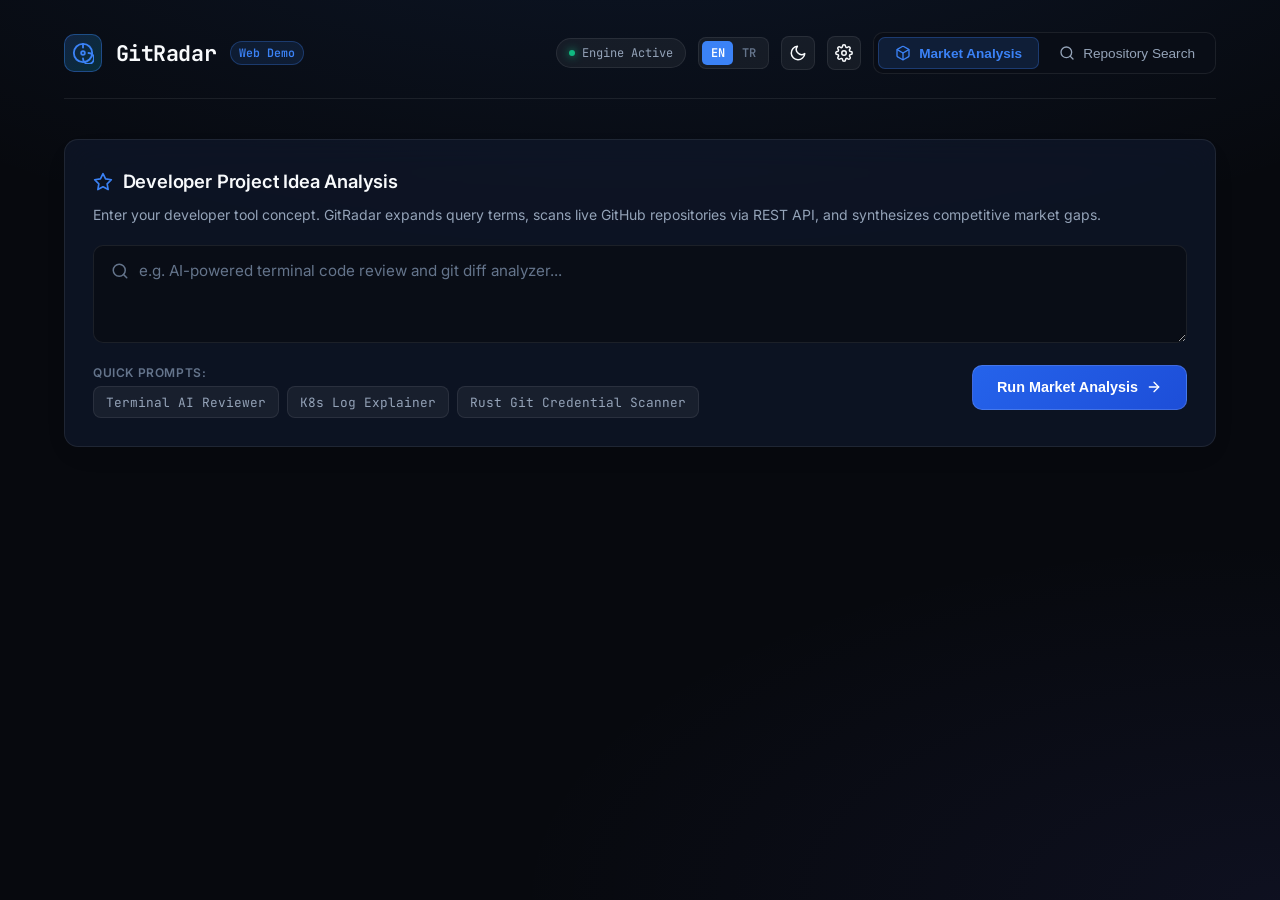
==== commit 8cef5919: "feat: update input fields to textareas for improved user experience and add Enter key functionality" ====
--- a/demo/public/index.html
+++ b/demo/public/index.html
@@ -3,7 +3,7 @@
 <head>
   <meta charset="UTF-8">
   <meta name="viewport" content="width=device-width, initial-scale=1.0">
-  <title>GitRadar - Developer Market & Gap Analysis (Vercel Web Demo)</title>
+  <title>GitRadar - Developer Market & Gap Analysis</title>
   <link rel="icon" type="image/png" href="favicon-96x96.png" sizes="96x96" />
   <link rel="icon" type="image/svg+xml" href="favicon.svg" />
   <link rel="shortcut icon" href="favicon.ico" />
@@ -106,7 +106,7 @@
             <circle cx="11" cy="11" r="8"></circle>
             <line x1="21" y1="21" x2="16.65" y2="16.65"></line>
           </svg>
-          <input type="text" id="idea-input" class="input-field" placeholder="e.g. AI-powered terminal code review and git diff analyzer..." />
+          <textarea id="idea-input" class="input-field" rows="3" placeholder="e.g. AI-powered terminal code review and git diff analyzer..."></textarea>
         </div>
 
         <div style="display: flex; justify-content: space-between; align-items: center; flex-wrap: wrap; gap: 0.75rem;">
@@ -148,7 +148,7 @@
             <circle cx="11" cy="11" r="8"></circle>
             <line x1="21" y1="21" x2="16.65" y2="16.65"></line>
           </svg>
-          <input type="text" id="search-input" class="input-field" placeholder="e.g. terminal devtools, git hooks, rust cli..." />
+          <textarea id="search-input" class="input-field" rows="2" placeholder="e.g. terminal devtools, git hooks, rust cli..."></textarea>
         </div>
         <div style="display: flex; justify-content: flex-end;">
           <button id="quick-search-btn" class="btn-primary">
--- a/demo/public/css/style.css
+++ b/demo/public/css/style.css
@@ -279,12 +279,13 @@
 .input-container {
   display: flex;
   position: relative;
-  align-items: center;
+  align-items: flex-start;
 }
 
 .input-icon {
   position: absolute;
   left: 1.1rem;
+  top: 1.05rem;
   color: var(--text-muted);
   pointer-events: none;
 }
@@ -300,6 +301,12 @@
   font-family: var(--font-mono);
   outline: none;
   transition: border-color 0.2s, box-shadow 0.2s, background-color 0.3s;
+}
+
+textarea.input-field {
+  resize: vertical;
+  min-height: 80px;
+  line-height: 1.5;
 }
 
 .input-field:focus {
@@ -861,22 +868,172 @@
   color: var(--accent-blue);
 }
 
-/* Responsive adjustments */
+/* ==========================================================================
+   Comprehensive Mobile & Responsive Media Queries
+   ========================================================================== */
+
+/* Tablets & Small Laptops (max-width: 900px) */
+@media (max-width: 900px) {
+  .container {
+    padding: 1.25rem 1rem 3rem;
+  }
+
+  .export-actions-bar {
+    flex-direction: column;
+    align-items: stretch;
+    gap: 0.75rem;
+  }
+
+  .export-btn-group {
+    justify-content: stretch;
+  }
+
+  .export-btn {
+    flex: 1;
+    justify-content: center;
+  }
+}
+
+/* Mobile Devices (max-width: 768px) */
 @media (max-width: 768px) {
   .navbar {
     flex-direction: column;
-    align-items: flex-start;
+    align-items: stretch;
     gap: 1rem;
-  }
+    padding-bottom: 1.25rem;
+    margin-bottom: 1.5rem;
+  }
+
+  .logo-container {
+    justify-content: space-between;
+    width: 100%;
+  }
+
   .nav-controls {
+    display: flex;
+    flex-wrap: wrap;
+    align-items: center;
+    justify-content: space-between;
     width: 100%;
-    justify-content: space-between;
-  }
+    gap: 0.5rem;
+  }
+
   .nav-tabs {
     width: 100%;
-  }
+    margin-top: 0.5rem;
+  }
+
   .nav-tab {
     flex: 1;
     justify-content: center;
-  }
-}
+    padding: 0.65rem 0.5rem;
+    font-size: 0.825rem;
+    min-height: 40px;
+  }
+
+  .card {
+    padding: 1.25rem 1rem;
+    border-radius: 12px;
+  }
+
+  .card-title {
+    font-size: 1.05rem;
+  }
+
+  .btn-primary {
+    width: 100%;
+    padding: 0.85rem 1rem;
+    font-size: 0.95rem;
+    min-height: 44px;
+  }
+
+  .chips-container {
+    gap: 0.4rem;
+    overflow-x: auto;
+    padding-bottom: 0.25rem;
+    -webkit-overflow-scrolling: touch;
+  }
+
+  .chip {
+    white-space: nowrap;
+    padding: 0.4rem 0.75rem;
+    min-height: 36px;
+    display: inline-flex;
+    align-items: center;
+  }
+
+  .metrics-grid {
+    grid-template-columns: 1fr;
+    gap: 0.85rem;
+  }
+
+  .comp-grid {
+    grid-template-columns: 1fr;
+    gap: 0.85rem;
+  }
+
+  .table-wrapper {
+    -webkit-overflow-scrolling: touch;
+  }
+
+  table {
+    min-width: 600px;
+  }
+
+  /* Modal Mobile Responsiveness */
+  .modal-card {
+    max-height: 90vh;
+    display: flex;
+    flex-direction: column;
+    margin: 0 0.5rem;
+  }
+
+  .modal-body {
+    overflow-y: auto;
+    padding: 1.25rem 1rem;
+    gap: 1rem;
+  }
+
+  .modal-footer {
+    padding: 1rem;
+  }
+
+  .export-btn-group {
+    flex-direction: column;
+    width: 100%;
+  }
+
+  .export-btn {
+    width: 100%;
+    min-height: 40px;
+  }
+}
+
+/* Small Mobile Devices (max-width: 480px) */
+@media (max-width: 480px) {
+  .logo-text {
+    font-size: 1.15rem;
+  }
+
+  .logo-badge {
+    display: none;
+  }
+
+  .status-pill {
+    padding: 0.25rem 0.5rem;
+    font-size: 0.7rem;
+  }
+
+  .metric-value {
+    font-size: 1.75rem;
+  }
+
+  .recommendation-card {
+    padding: 0.85rem;
+    gap: 0.75rem;
+  }
+
+  .rec-text {
+    font-size: 0.85rem;
+  }
+}
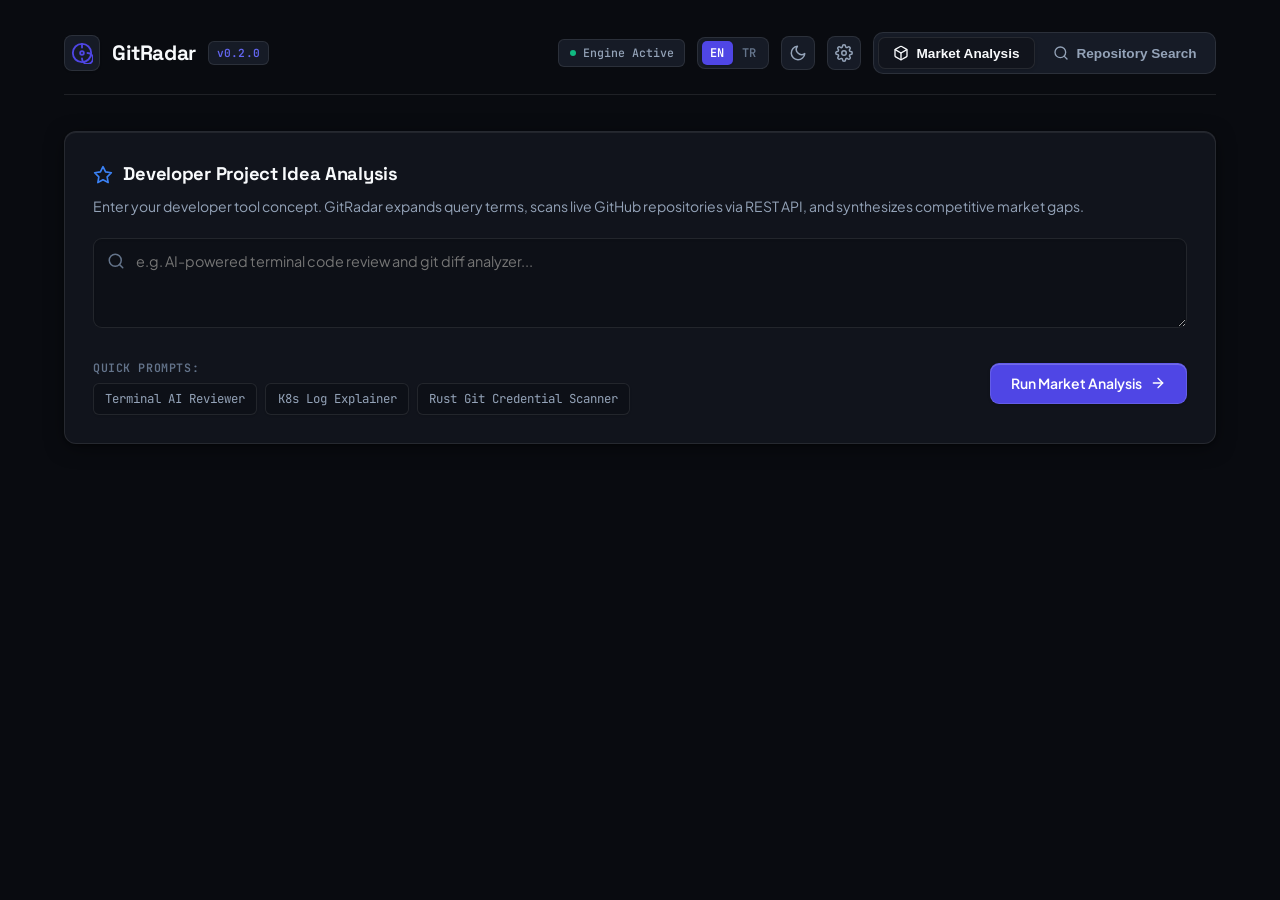
==== commit 81212112: "feat: add sorting and limit options for repository search with custom dropdowns" ====
--- a/demo/public/index.html
+++ b/demo/public/index.html
@@ -10,6 +10,9 @@
   <link rel="apple-touch-icon" sizes="180x180" href="apple-touch-icon.png" />
   <meta name="apple-mobile-web-app-title" content="GitRadar" />
   <link rel="manifest" href="site.webmanifest" />
+  <link rel="preconnect" href="https://fonts.googleapis.com">
+  <link rel="preconnect" href="https://fonts.gstatic.com" crossorigin>
+  <link href="https://fonts.googleapis.com/css2?family=JetBrains+Mono:wght@400;500;600&family=Plus+Jakarta+Sans:wght@400;500;600;700&family=Space+Grotesk:wght@500;600;700&display=swap" rel="stylesheet">
   <link rel="stylesheet" href="css/style.css">
 </head>
 <body>
@@ -27,7 +30,7 @@
           </svg>
         </div>
         <span class="logo-text">GitRadar</span>
-        <span class="logo-badge">Web Demo</span>
+        <span class="logo-badge">v0.2.0</span>
       </a>
 
       <div class="nav-controls">
@@ -150,7 +153,25 @@
           </svg>
           <textarea id="search-input" class="input-field" rows="2" placeholder="e.g. terminal devtools, git hooks, rust cli..."></textarea>
         </div>
-        <div style="display: flex; justify-content: flex-end;">
+        <div class="search-actions-bar">
+          <div class="search-filters">
+            <div class="filter-item">
+              <label class="filter-label" data-i18n="sort_label">Sort By</label>
+              <select id="search-sort-select" class="form-select form-select-sm">
+                <option value="stars">★ Most Stars</option>
+                <option value="forks">⑂ Most Forks</option>
+                <option value="updated">⏱ Recently Updated</option>
+              </select>
+            </div>
+            <div class="filter-item">
+              <label class="filter-label" data-i18n="limit_label">Results</label>
+              <select id="search-limit-select" class="form-select form-select-sm">
+                <option value="10">10 Repositories</option>
+                <option value="20">20 Repositories</option>
+                <option value="30">30 Repositories</option>
+              </select>
+            </div>
+          </div>
           <button id="quick-search-btn" class="btn-primary">
             <span data-i18n="search_repos">Search Repositories</span>
           </button>
@@ -301,6 +322,7 @@
               <tr>
                 <th>#</th>
                 <th data-i18n="th_repo">Repository</th>
+                <th data-i18n="th_relevance">Relevance</th>
                 <th data-i18n="th_stars">Stars</th>
                 <th data-i18n="th_forks">Forks</th>
                 <th data-i18n="th_lang">Language</th>
@@ -423,11 +445,14 @@
         <div class="form-group">
           <label class="form-label" data-i18n="setting_model">LLM Model</label>
           <select id="setting-model-select" class="form-select">
-            <option value="groq/openai/gpt-oss-120b">groq/openai/gpt-oss-120b (Default)</option>
-            <option value="groq/qwen/qwen3.6-27b">groq/qwen/qwen3.6-27b</option>
-            <option value="groq/llama-3.3-70b-versatile">groq/llama-3.3-70b-versatile</option>
-            <option value="groq/llama-3.1-8b-instant">groq/llama-3.1-8b-instant</option>
+            <option value="gpt-4o-mini">gpt-4o-mini (OpenAI Default)</option>
+            <option value="gpt-4o">gpt-4o (OpenAI)</option>
+            <option value="llama-3.3-70b-versatile">llama-3.3-70b-versatile (Groq / OSS)</option>
+            <option value="llama-3.1-8b-instant">llama-3.1-8b-instant (Groq Fast)</option>
+            <option value="deepseek-chat">deepseek-chat (DeepSeek)</option>
+            <option value="custom">Custom Model...</option>
           </select>
+          <input type="text" id="setting-custom-model-input" class="input-field hidden" style="margin-top: 6px;" placeholder="e.g. o3-mini, mistral-large, qwen2.5" />
         </div>
 
         <div class="form-group">
@@ -436,8 +461,18 @@
         </div>
 
         <div class="form-group">
-          <label class="form-label" data-i18n="setting_groq_key">Groq API Key</label>
-          <input type="password" id="setting-groq-key" class="input-field" placeholder="gsk_..." />
+          <label class="form-label" data-i18n="setting_min_relevance">Min Relevance Threshold (%)</label>
+          <input type="number" id="setting-min-relevance-input" class="input-field" min="10" max="90" value="50" />
+        </div>
+
+        <div class="form-group">
+          <label class="form-label" data-i18n="setting_api_key">OpenAI / Compatible API Key</label>
+          <input type="password" id="setting-api-key" class="input-field" placeholder="sk-... or gsk_..." />
+        </div>
+
+        <div class="form-group">
+          <label class="form-label" data-i18n="setting_base_url">Custom Base URL (Optional)</label>
+          <input type="text" id="setting-base-url" class="input-field" placeholder="https://api.openai.com/v1 (or Groq, Ollama, DeepSeek)" />
         </div>
 
         <div class="form-group">
--- a/demo/public/css/style.css
+++ b/demo/public/css/style.css
@@ -1,14 +1,28 @@
-@import url('https://fonts.googleapis.com/css2?family=Inter:wght@300;400;500;600;700&family=JetBrains+Mono:wght@400;500;600;700&display=swap');
+/* Hallmark · genre: modern-minimal · theme: Cobalt / Technical Workbench
+ * states: default · hover · focus · active · disabled · loading · error · success
+ * contrast: pass (WCAG AA/AAA)
+ * anti-slop: solid surfaces, architectural blueprint dot-grid, custom tactile dropdowns, no aurora blobs
+ */
+
+@import url('https://fonts.googleapis.com/css2?family=JetBrains+Mono:wght@400;500;600&family=Plus+Jakarta+Sans:wght@400;500;600;700&family=Space+Grotesk:wght@500;600;700&display=swap');
 
 :root, [data-theme="dark"] {
-  --bg-dark: #07090e;
-  --bg-card: rgba(15, 23, 42, 0.75);
-  --bg-card-solid: #090d16;
-  --bg-input: #090d16;
+  --bg-dark: #090b10;
+  --bg-panel: #11141c;
+  --bg-panel-subtle: #161b26;
+  --bg-panel-solid: #131722;
+  --bg-input: #0d1017;
   --bg-hover: rgba(255, 255, 255, 0.05);
-  --border-color: rgba(255, 255, 255, 0.08);
-  --border-highlight: rgba(59, 130, 246, 0.3);
-  
+  --bg-active: rgba(255, 255, 255, 0.09);
+
+  --border-color: rgba(255, 255, 255, 0.09);
+  --border-hover: rgba(255, 255, 255, 0.18);
+  --border-focus: #4f46e5;
+  --panel-shadow: 0 4px 20px -2px rgba(0, 0, 0, 0.5), 0 1px 2px 0 rgba(0, 0, 0, 0.3);
+  --panel-inner-glow: inset 0 1px 0 0 rgba(255, 255, 255, 0.07);
+
+  --accent-primary: #4f46e5;
+  --accent-primary-hover: #4338ca;
   --accent-blue: #3b82f6;
   --accent-cyan: #06b6d4;
   --accent-emerald: #10b981;
@@ -20,23 +34,35 @@
   --text-secondary: #94a3b8;
   --text-muted: #64748b;
 
-  --font-sans: 'Inter', system-ui, -apple-system, sans-serif;
+  --font-display: 'Space Grotesk', system-ui, -apple-system, sans-serif;
+  --font-sans: 'Plus Jakarta Sans', system-ui, -apple-system, sans-serif;
   --font-mono: 'JetBrains Mono', monospace;
 
-  --bg-gradient: 
-    radial-gradient(ellipse 80% 50% at 50% -20%, rgba(59, 130, 246, 0.12), transparent),
-    radial-gradient(ellipse 60% 40% at 100% 100%, rgba(99, 102, 241, 0.08), transparent);
+  --ease-out: cubic-bezier(0.16, 1, 0.3, 1);
+  --ease-in: cubic-bezier(0.7, 0, 0.84, 0);
+  --dur-fast: 120ms;
+  --dur-mid: 200ms;
+
+  --blueprint-dots: radial-gradient(circle, rgba(255, 255, 255, 0.05) 1px, transparent 1px) 0 0 / 24px 24px;
 }
 
 [data-theme="light"] {
   --bg-dark: #f8fafc;
-  --bg-card: rgba(255, 255, 255, 0.85);
-  --bg-card-solid: #ffffff;
+  --bg-panel: #ffffff;
+  --bg-panel-subtle: #f1f5f9;
+  --bg-panel-solid: #ffffff;
   --bg-input: #ffffff;
-  --bg-hover: rgba(0, 0, 0, 0.04);
-  --border-color: rgba(0, 0, 0, 0.1);
-  --border-highlight: rgba(37, 99, 235, 0.3);
-
+  --bg-hover: rgba(15, 23, 42, 0.04);
+  --bg-active: rgba(15, 23, 42, 0.08);
+
+  --border-color: rgba(15, 23, 42, 0.1);
+  --border-hover: rgba(15, 23, 42, 0.22);
+  --border-focus: #4f46e5;
+  --panel-shadow: 0 4px 16px -2px rgba(15, 23, 42, 0.06), 0 1px 2px 0 rgba(15, 23, 42, 0.04);
+  --panel-inner-glow: inset 0 1px 0 0 rgba(255, 255, 255, 0.9);
+
+  --accent-primary: #4f46e5;
+  --accent-primary-hover: #4338ca;
   --accent-blue: #2563eb;
   --accent-cyan: #0891b2;
   --accent-emerald: #059669;
@@ -48,9 +74,7 @@
   --text-secondary: #334155;
   --text-muted: #64748b;
 
-  --bg-gradient: 
-    radial-gradient(ellipse 80% 50% at 50% -20%, rgba(37, 99, 235, 0.07), transparent),
-    radial-gradient(ellipse 60% 40% at 100% 100%, rgba(79, 70, 229, 0.05), transparent);
+  --blueprint-dots: radial-gradient(circle, rgba(15, 23, 42, 0.04) 1px, transparent 1px) 0 0 / 24px 24px;
 }
 
 * {
@@ -59,15 +83,19 @@
   padding: 0;
 }
 
+html, body {
+  overflow-x: clip;
+}
+
 body {
   background-color: var(--bg-dark);
-  background-image: var(--bg-gradient);
+  background-image: var(--blueprint-dots);
   color: var(--text-primary);
   font-family: var(--font-sans);
   min-height: 100vh;
-  line-height: 1.5;
+  line-height: 1.55;
   -webkit-font-smoothing: antialiased;
-  transition: background-color 0.3s ease, color 0.3s ease;
+  transition: background-color var(--dur-mid) var(--ease-out), color var(--dur-mid) var(--ease-out);
 }
 
 .container {
@@ -76,65 +104,76 @@
   padding: 2rem 1.5rem 4rem;
 }
 
-/* Header & Navbar */
+/* ==========================================================================
+   Header & Navbar (Tactile Workbench Architecture)
+   ========================================================================== */
 .navbar {
   display: flex;
   justify-content: space-between;
   align-items: center;
-  padding-bottom: 1.5rem;
-  margin-bottom: 2.5rem;
+  padding-bottom: 1.25rem;
+  margin-bottom: 2.25rem;
   border-bottom: 1px solid var(--border-color);
 }
 
 .logo-container {
   display: flex;
   align-items: center;
-  gap: 0.85rem;
+  gap: 0.75rem;
   text-decoration: none;
 }
 
 .logo-icon-wrap {
-  width: 38px;
-  height: 38px;
-  background: linear-gradient(135deg, rgba(59, 130, 246, 0.2), rgba(6, 182, 212, 0.2));
-  border: 1px solid rgba(59, 130, 246, 0.4);
-  border-radius: 10px;
+  width: 36px;
+  height: 36px;
+  background: var(--bg-panel-subtle);
+  border: 1px solid var(--border-color);
+  border-radius: 8px;
   display: flex;
   align-items: center;
   justify-content: center;
-  color: var(--accent-blue);
+  color: var(--accent-primary);
+  box-shadow: 0 1px 2px rgba(0, 0, 0, 0.1);
+  transition: border-color var(--dur-fast) var(--ease-out), transform var(--dur-fast) var(--ease-out);
+}
+
+.logo-container:hover .logo-icon-wrap {
+  border-color: var(--border-hover);
+  transform: translateY(-1px);
 }
 
 .logo-text {
-  font-size: 1.35rem;
+  font-family: var(--font-display);
+  font-size: 1.3rem;
   font-weight: 700;
   letter-spacing: -0.02em;
   color: var(--text-primary);
-  font-family: var(--font-mono);
 }
 
 .logo-badge {
-  background: rgba(59, 130, 246, 0.12);
-  border: 1px solid rgba(59, 130, 246, 0.3);
-  color: var(--accent-blue);
+  background: var(--bg-panel-subtle);
+  border: 1px solid var(--border-color);
+  color: var(--accent-indigo);
   padding: 0.15rem 0.5rem;
-  border-radius: 9999px;
-  font-size: 0.725rem;
+  border-radius: 6px;
+  font-size: 0.7rem;
   font-weight: 600;
   font-family: var(--font-mono);
+  letter-spacing: 0.02em;
 }
 
 .status-pill {
   display: inline-flex;
   align-items: center;
-  gap: 0.4rem;
-  font-size: 0.75rem;
+  gap: 0.45rem;
+  font-size: 0.725rem;
   color: var(--text-secondary);
-  background: var(--bg-hover);
-  border: 1px solid var(--border-color);
-  padding: 0.3rem 0.75rem;
-  border-radius: 9999px;
-  font-family: var(--font-mono);
+  background: var(--bg-panel-subtle);
+  border: 1px solid var(--border-color);
+  padding: 0.25rem 0.65rem;
+  border-radius: 6px;
+  font-family: var(--font-mono);
+  font-weight: 500;
 }
 
 .status-dot {
@@ -142,7 +181,6 @@
   height: 6px;
   border-radius: 50%;
   background-color: var(--accent-emerald);
-  box-shadow: 0 0 8px var(--accent-emerald);
 }
 
 .nav-controls {
@@ -153,7 +191,7 @@
 
 .lang-switcher {
   display: flex;
-  background: var(--bg-hover);
+  background: var(--bg-panel-subtle);
   border: 1px solid var(--border-color);
   padding: 0.2rem;
   border-radius: 8px;
@@ -169,18 +207,23 @@
   padding: 0.25rem 0.55rem;
   border-radius: 5px;
   cursor: pointer;
-  transition: all 0.15s ease;
+  transition: all var(--dur-fast) var(--ease-out);
+}
+
+.lang-btn:hover {
+  color: var(--text-primary);
 }
 
 .lang-btn.active {
-  background: var(--accent-blue);
-  color: white;
+  background: var(--accent-primary);
+  color: #ffffff;
+  box-shadow: 0 1px 2px rgba(0, 0, 0, 0.2);
 }
 
 .theme-toggle-btn {
-  background: var(--bg-hover);
-  border: 1px solid var(--border-color);
-  color: var(--text-primary);
+  background: var(--bg-panel-subtle);
+  border: 1px solid var(--border-color);
+  color: var(--text-secondary);
   width: 34px;
   height: 34px;
   border-radius: 8px;
@@ -188,18 +231,26 @@
   display: flex;
   align-items: center;
   justify-content: center;
-  transition: all 0.15s ease;
+  transition: all var(--dur-fast) var(--ease-out);
 }
 
 .theme-toggle-btn:hover {
-  border-color: var(--accent-blue);
-  color: var(--accent-blue);
-}
-
-/* Nav Tabs */
+  border-color: var(--border-hover);
+  color: var(--text-primary);
+  background: var(--bg-hover);
+}
+
+.theme-toggle-btn:focus-visible {
+  outline: 2px solid var(--accent-primary);
+  outline-offset: 2px;
+}
+
+/* ==========================================================================
+   Navigation Tabs
+   ========================================================================== */
 .nav-tabs {
   display: flex;
-  background: var(--bg-card-solid);
+  background: var(--bg-panel-subtle);
   border: 1px solid var(--border-color);
   padding: 0.25rem;
   border-radius: 10px;
@@ -207,85 +258,87 @@
 }
 
 .nav-tab {
+  display: inline-flex;
+  align-items: center;
+  gap: 0.45rem;
   background: transparent;
   border: none;
   color: var(--text-secondary);
-  padding: 0.45rem 1rem;
+  padding: 0.45rem 0.9rem;
   border-radius: 7px;
+  font-size: 0.85rem;
+  font-weight: 600;
   cursor: pointer;
-  font-size: 0.85rem;
-  font-weight: 500;
-  display: flex;
-  align-items: center;
-  gap: 0.5rem;
-  transition: all 0.2s ease;
+  transition: all var(--dur-fast) var(--ease-out);
 }
 
 .nav-tab:hover {
   color: var(--text-primary);
+  background: var(--bg-hover);
 }
 
 .nav-tab.active {
-  background: rgba(59, 130, 246, 0.15);
-  color: var(--accent-blue);
-  border: 1px solid rgba(59, 130, 246, 0.3);
-  font-weight: 600;
-}
-
-/* Cards */
+  background: var(--bg-panel);
+  color: var(--text-primary);
+  border: 1px solid var(--border-color);
+  box-shadow: 0 1px 3px rgba(0, 0, 0, 0.15);
+}
+
+.nav-tab:focus-visible {
+  outline: 2px solid var(--accent-primary);
+  outline-offset: 1px;
+}
+
+/* ==========================================================================
+   Tactile Cards & Panels
+   ========================================================================== */
 .card {
-  background: var(--bg-card);
-  backdrop-filter: blur(16px);
-  border: 1px solid var(--border-color);
-  border-radius: 14px;
+  background: var(--bg-panel);
+  border: 1px solid var(--border-color);
+  border-radius: 12px;
+  box-shadow: var(--panel-shadow), var(--panel-inner-glow);
   padding: 1.75rem;
   margin-bottom: 1.5rem;
-  box-shadow: 0 10px 30px -10px rgba(0, 0, 0, 0.1);
-  transition: border-color 0.2s, background-color 0.3s;
+  transition: border-color var(--dur-fast) var(--ease-out);
 }
 
 .card:hover {
-  border-color: var(--border-highlight);
+  border-color: var(--border-hover);
 }
 
 .card-header {
   display: flex;
   align-items: center;
-  gap: 0.6rem;
-  margin-bottom: 0.5rem;
+  gap: 0.65rem;
+  margin-bottom: 0.4rem;
 }
 
 .card-title {
+  font-family: var(--font-display);
   font-size: 1.15rem;
-  font-weight: 600;
-  letter-spacing: -0.01em;
+  font-weight: 700;
+  letter-spacing: -0.015em;
   color: var(--text-primary);
 }
 
 .card-subtitle {
+  font-size: 0.875rem;
   color: var(--text-secondary);
-  font-size: 0.875rem;
-  line-height: 1.5;
-}
-
-/* Search Box */
-.search-box {
-  display: flex;
-  flex-direction: column;
-  gap: 0.85rem;
-  margin-top: 1.25rem;
-}
-
+  line-height: 1.6;
+  margin-bottom: 1.25rem;
+}
+
+/* Input Fields */
 .input-container {
-  display: flex;
   position: relative;
-  align-items: flex-start;
+  width: 100%;
+  margin-bottom: 1rem;
 }
 
 .input-icon {
   position: absolute;
-  left: 1.1rem;
-  top: 1.05rem;
+  top: 0.9rem;
+  left: 0.9rem;
   color: var(--text-muted);
   pointer-events: none;
 }
@@ -294,76 +347,330 @@
   width: 100%;
   background: var(--bg-input);
   border: 1px solid var(--border-color);
+  border-radius: 9px;
+  padding: 0.75rem 1rem 0.75rem 2.6rem;
+  color: var(--text-primary);
+  font-size: 0.9rem;
+  font-family: var(--font-sans);
+  line-height: 1.5;
+  outline: none;
+  box-shadow: inset 0 1px 2px rgba(0, 0, 0, 0.08);
+  transition: border-color var(--dur-fast) var(--ease-out), box-shadow var(--dur-fast) var(--ease-out);
+  resize: vertical;
+}
+
+.input-field:hover {
+  border-color: var(--border-hover);
+}
+
+.input-field:focus {
+  border-color: var(--accent-primary);
+  outline: 2px solid var(--accent-primary);
+  outline-offset: 2px;
+}
+
+/* ==========================================================================
+   DROPDOWNS & SELECT CONTROLS (Custom Interactive & Native Fallback)
+   ========================================================================== */
+
+/* Native select fallback */
+.form-select {
+  width: 100%;
+  background-color: var(--bg-input);
+  background-image: url("data:image/svg+xml,%3Csvg xmlns='http://www.w3.org/2000/svg' width='14' height='14' viewBox='0 0 24 24' fill='none' stroke='%2394a3b8' stroke-width='2.2' stroke-linecap='round' stroke-linejoin='round'%3E%3Cpolyline points='6 9 12 15 18 9'%3E%3C/polyline%3E%3C/svg%3E");
+  background-repeat: no-repeat;
+  background-position: right 0.85rem center;
+  background-size: 14px 14px;
+  border: 1px solid var(--border-color);
+  border-radius: 9px;
+  padding: 0.65rem 2.5rem 0.65rem 0.9rem;
+  color: var(--text-primary);
+  font-size: 0.875rem;
+  font-family: var(--font-sans);
+  font-weight: 500;
+  outline: none;
+  cursor: pointer;
+  appearance: none;
+  -webkit-appearance: none;
+  box-shadow: inset 0 1px 2px rgba(0, 0, 0, 0.06);
+  transition: border-color var(--dur-fast) var(--ease-out), background-color var(--dur-fast) var(--ease-out);
+}
+
+.form-select:hover {
+  border-color: var(--border-hover);
+  background-color: var(--bg-hover);
+}
+
+.form-select:focus-visible {
+  border-color: var(--accent-primary);
+  outline: 2px solid var(--accent-primary);
+  outline-offset: 2px;
+}
+
+.form-select-sm {
+  padding: 0.4rem 2rem 0.4rem 0.75rem;
+  font-size: 0.8rem;
+  border-radius: 7px;
+  width: auto;
+}
+
+/* Custom Interactive Select Component */
+.custom-select-wrapper {
+  position: relative;
+  width: 100%;
+  user-select: none;
+}
+
+.custom-select-trigger {
+  width: 100%;
+  display: flex;
+  align-items: center;
+  justify-content: space-between;
+  gap: 0.75rem;
+  background: var(--bg-input);
+  border: 1px solid var(--border-color);
+  border-radius: 9px;
+  padding: 0.65rem 0.9rem;
+  color: var(--text-primary);
+  font-size: 0.875rem;
+  font-family: var(--font-sans);
+  font-weight: 500;
+  cursor: pointer;
+  box-shadow: inset 0 1px 2px rgba(0, 0, 0, 0.08), 0 1px 2px rgba(0, 0, 0, 0.04);
+  transition: border-color var(--dur-fast) var(--ease-out), background var(--dur-fast) var(--ease-out);
+  text-align: left;
+}
+
+.custom-select-trigger:hover {
+  border-color: var(--border-hover);
+  background: var(--bg-hover);
+}
+
+.custom-select-trigger:focus-visible {
+  border-color: var(--accent-primary);
+  outline: 2px solid var(--accent-primary);
+  outline-offset: 2px;
+}
+
+.custom-select-wrapper.is-open .custom-select-trigger {
+  border-color: var(--accent-primary);
+  background: var(--bg-hover);
+}
+
+.custom-select-arrow {
+  flex-shrink: 0;
+  color: var(--text-muted);
+  transition: transform 180ms var(--ease-out), color var(--dur-fast) var(--ease-out);
+}
+
+.custom-select-wrapper.is-open .custom-select-arrow {
+  transform: rotate(180deg);
+  color: var(--accent-primary);
+}
+
+.custom-select-dropdown {
+  position: absolute;
+  top: calc(100% + 5px);
+  left: 0;
+  right: 0;
+  z-index: 1200;
+  background: var(--bg-panel-solid);
+  border: 1px solid var(--border-color);
   border-radius: 10px;
-  padding: 0.85rem 1rem 0.85rem 2.8rem;
-  color: var(--text-primary);
-  font-size: 0.95rem;
-  font-family: var(--font-mono);
-  outline: none;
-  transition: border-color 0.2s, box-shadow 0.2s, background-color 0.3s;
-}
-
-textarea.input-field {
-  resize: vertical;
-  min-height: 80px;
-  line-height: 1.5;
-}
-
-.input-field:focus {
-  border-color: var(--accent-blue);
-  box-shadow: 0 0 0 3px rgba(59, 130, 246, 0.15);
-}
-
-.input-field::placeholder {
+  padding: 0.35rem;
+  box-shadow: 0 12px 32px -6px rgba(0, 0, 0, 0.55), 0 2px 6px rgba(0, 0, 0, 0.2);
+  max-height: 270px;
+  overflow-y: auto;
+  opacity: 0;
+  transform: translateY(-4px) scale(0.98);
+  pointer-events: none;
+  transition: opacity 160ms var(--ease-out), transform 160ms var(--ease-out);
+}
+
+.custom-select-wrapper.is-open .custom-select-dropdown {
+  opacity: 1;
+  transform: translateY(0) scale(1);
+  pointer-events: auto;
+}
+
+.custom-select-wrapper.drop-up .custom-select-dropdown {
+  top: auto;
+  bottom: calc(100% + 5px);
+  transform: translateY(4px) scale(0.98);
+}
+
+.custom-select-wrapper.drop-up.is-open .custom-select-dropdown {
+  transform: translateY(0) scale(1);
+}
+
+.custom-select-option {
+  display: flex;
+  align-items: center;
+  justify-content: space-between;
+  gap: 0.75rem;
+  padding: 0.55rem 0.75rem;
+  border-radius: 6px;
+  font-size: 0.85rem;
+  color: var(--text-secondary);
+  cursor: pointer;
+  transition: background var(--dur-fast) var(--ease-out), color var(--dur-fast) var(--ease-out);
+}
+
+.custom-select-option:hover, .custom-select-option.is-focused {
+  background: var(--bg-hover);
+  color: var(--text-primary);
+}
+
+.custom-select-option.is-selected {
+  background: rgba(79, 70, 229, 0.12);
+  color: var(--accent-indigo);
+  font-weight: 600;
+}
+
+.custom-select-option .check-icon {
+  opacity: 0;
+  color: var(--accent-indigo);
+  flex-shrink: 0;
+  transition: opacity var(--dur-fast) var(--ease-out);
+}
+
+.custom-select-option.is-selected .check-icon {
+  opacity: 1;
+}
+
+.custom-select-wrapper.custom-select-sm {
+  width: auto;
+  min-width: 155px;
+}
+
+.custom-select-wrapper.custom-select-sm .custom-select-trigger {
+  padding: 0.42rem 0.75rem;
+  font-size: 0.8rem;
+  border-radius: 7px;
+  gap: 0.5rem;
+}
+
+.custom-select-wrapper.custom-select-sm .custom-select-option {
+  padding: 0.42rem 0.65rem;
+  font-size: 0.8rem;
+}
+
+/* Visually hide native select when enhanced by custom dropdown */
+.visually-hidden-select {
+  position: absolute !important;
+  width: 1px !important;
+  height: 1px !important;
+  padding: 0 !important;
+  margin: -1px !important;
+  overflow: hidden !important;
+  clip: rect(0, 0, 0, 0) !important;
+  white-space: nowrap !important;
+  border: 0 !important;
+}
+
+/* ==========================================================================
+   Search Actions & Filter Bars
+   ========================================================================== */
+.search-actions-bar {
+  display: flex;
+  justify-content: space-between;
+  align-items: center;
+  flex-wrap: wrap;
+  gap: 1rem;
+  margin-top: 1rem;
+  padding-top: 1rem;
+  border-top: 1px solid var(--border-color);
+}
+
+.search-filters {
+  display: flex;
+  align-items: center;
+  gap: 0.85rem;
+  flex-wrap: wrap;
+}
+
+.filter-item {
+  display: flex;
+  align-items: center;
+  gap: 0.45rem;
+}
+
+.filter-label {
+  font-size: 0.725rem;
+  font-weight: 600;
   color: var(--text-muted);
+  text-transform: uppercase;
+  letter-spacing: 0.04em;
+  font-family: var(--font-mono);
+}
+
+/* ==========================================================================
+   Buttons & Interactive Pills
+   ========================================================================== */
+.btn-primary {
+  display: inline-flex;
+  align-items: center;
+  gap: 0.5rem;
+  background: var(--accent-primary);
+  border: 1px solid rgba(255, 255, 255, 0.12);
+  color: #ffffff;
   font-family: var(--font-sans);
-}
-
-.btn-primary {
-  background: linear-gradient(135deg, #2563eb, #1d4ed8);
-  color: white;
   font-weight: 600;
-  font-size: 0.9rem;
-  border: 1px solid rgba(255, 255, 255, 0.15);
-  border-radius: 10px;
-  padding: 0.85rem 1.5rem;
+  font-size: 0.875rem;
+  padding: 0.65rem 1.25rem;
+  border-radius: 9px;
   cursor: pointer;
-  display: inline-flex;
-  align-items: center;
-  justify-content: center;
-  gap: 0.5rem;
-  transition: all 0.2s ease;
-  white-space: nowrap;
+  box-shadow: 0 1px 3px rgba(0, 0, 0, 0.2), inset 0 1px 0 rgba(255, 255, 255, 0.2);
+  transition: transform 100ms var(--ease-out), background-color var(--dur-fast) var(--ease-out), box-shadow var(--dur-fast) var(--ease-out);
 }
 
 .btn-primary:hover {
-  background: linear-gradient(135deg, #3b82f6, #2563eb);
-  box-shadow: 0 4px 15px rgba(37, 99, 235, 0.3);
+  background: var(--accent-primary-hover);
+  transform: translateY(-1.5px);
+  box-shadow: 0 4px 14px rgba(79, 70, 229, 0.35);
+}
+
+.btn-primary:active {
+  transform: translateY(0.5px);
+  box-shadow: 0 1px 2px rgba(0, 0, 0, 0.2);
+}
+
+.btn-primary:focus-visible {
+  outline: 2px solid var(--accent-primary);
+  outline-offset: 2px;
 }
 
 .nav-btn {
   background: transparent;
   border: 1px solid var(--border-color);
   color: var(--text-secondary);
-  padding: 0.5rem 1rem;
+  padding: 0.55rem 1rem;
   border-radius: 8px;
   cursor: pointer;
-  font-size: 0.9rem;
-  transition: all 0.2s ease;
+  font-size: 0.875rem;
+  font-weight: 500;
+  transition: all var(--dur-fast) var(--ease-out);
 }
 
 .nav-btn:hover {
   background: var(--bg-hover);
-  color: var(--text-primary);
+  border-color: var(--border-hover);
+  color: var(--text-primary);
+}
+
+.nav-btn:focus-visible {
+  outline: 2px solid var(--accent-primary);
+  outline-offset: 2px;
 }
 
 /* Prompt Chips */
 .chips-label {
-  font-size: 0.75rem;
+  font-size: 0.725rem;
   color: var(--text-muted);
   text-transform: uppercase;
   letter-spacing: 0.05em;
   font-weight: 600;
+  font-family: var(--font-mono);
   margin-top: 0.5rem;
 }
 
@@ -371,57 +678,70 @@
   display: flex;
   flex-wrap: wrap;
   gap: 0.5rem;
-  margin-top: 0.25rem;
+  margin-top: 0.35rem;
 }
 
 .chip {
+  background: var(--bg-input);
+  border: 1px solid var(--border-color);
+  color: var(--text-secondary);
+  padding: 0.35rem 0.7rem;
+  border-radius: 6px;
+  font-size: 0.775rem;
+  font-family: var(--font-mono);
+  cursor: pointer;
+  box-shadow: 0 1px 2px rgba(0, 0, 0, 0.1);
+  transition: all var(--dur-fast) var(--ease-out);
+}
+
+.chip:hover {
+  border-color: var(--border-hover);
   background: var(--bg-hover);
-  border: 1px solid var(--border-color);
-  color: var(--text-secondary);
-  padding: 0.35rem 0.75rem;
-  border-radius: 8px;
-  font-size: 0.8rem;
-  font-family: var(--font-mono);
-  cursor: pointer;
-  transition: all 0.15s ease;
-}
-
-.chip:hover {
-  background: rgba(59, 130, 246, 0.1);
-  border-color: rgba(59, 130, 246, 0.3);
-  color: var(--accent-blue);
-}
-
-/* Modal Overlay */
+  color: var(--text-primary);
+  transform: translateY(-1px);
+}
+
+.chip:active {
+  transform: translateY(0.5px);
+}
+
+.chip:focus-visible {
+  outline: 2px solid var(--accent-primary);
+  outline-offset: 1px;
+}
+
+/* ==========================================================================
+   Modal Overlay & Forms
+   ========================================================================== */
 .modal-overlay {
   position: fixed;
   top: 0;
   left: 0;
   width: 100vw;
   height: 100vh;
-  background: rgba(0, 0, 0, 0.65);
-  backdrop-filter: blur(8px);
+  background: rgba(0, 0, 0, 0.72);
+  backdrop-filter: blur(6px);
   display: flex;
   align-items: center;
   justify-content: center;
   z-index: 1000;
-  padding: 1rem;
+  padding: 1.25rem;
 }
 
 .modal-card {
-  background: var(--bg-card-solid);
-  border: 1px solid var(--border-color);
-  border-radius: 16px;
+  background: var(--bg-panel-solid);
+  border: 1px solid var(--border-color);
+  border-radius: 14px;
   width: 100%;
   max-width: 520px;
-  box-shadow: 0 20px 40px -15px rgba(0, 0, 0, 0.5);
-  overflow: hidden;
-  animation: modal-fade-in 0.2s cubic-bezier(0.16, 1, 0.3, 1);
+  box-shadow: 0 24px 48px -12px rgba(0, 0, 0, 0.65), var(--panel-inner-glow);
+  overflow: visible;
+  animation: modal-fade-in 200ms var(--ease-out);
 }
 
 @keyframes modal-fade-in {
-  from { opacity: 0; transform: scale(0.96); }
-  to { opacity: 1; transform: scale(1); }
+  from { opacity: 0; transform: scale(0.97) translateY(-6px); }
+  to { opacity: 1; transform: scale(1) translateY(0); }
 }
 
 .modal-header {
@@ -433,8 +753,9 @@
 }
 
 .modal-title {
-  font-size: 1.1rem;
-  font-weight: 600;
+  font-family: var(--font-display);
+  font-size: 1.15rem;
+  font-weight: 700;
   color: var(--text-primary);
 }
 
@@ -442,12 +763,12 @@
   background: transparent;
   border: none;
   color: var(--text-muted);
-  font-size: 1.5rem;
+  font-size: 1.4rem;
   line-height: 1;
   cursor: pointer;
   padding: 0.2rem 0.5rem;
   border-radius: 6px;
-  transition: color 0.15s;
+  transition: color var(--dur-fast) var(--ease-out);
 }
 
 .modal-close-btn:hover {
@@ -458,7 +779,9 @@
   padding: 1.5rem;
   display: flex;
   flex-direction: column;
-  gap: 1.25rem;
+  gap: 1.15rem;
+  max-height: 75vh;
+  overflow-y: auto;
 }
 
 .form-group {
@@ -468,103 +791,96 @@
 }
 
 .form-label {
-  font-size: 0.825rem;
+  font-size: 0.8rem;
   font-weight: 600;
   color: var(--text-secondary);
-}
-
-.form-select {
-  width: 100%;
-  background: var(--bg-input);
-  border: 1px solid var(--border-color);
-  border-radius: 10px;
-  padding: 0.8rem 1rem;
-  color: var(--text-primary);
-  font-size: 0.9rem;
-  font-family: var(--font-mono);
-  outline: none;
-  cursor: pointer;
-}
-
-.form-select:focus {
-  border-color: var(--accent-blue);
+  font-family: var(--font-mono);
+  letter-spacing: 0.01em;
 }
 
 .modal-footer {
   display: flex;
   justify-content: flex-end;
   gap: 0.75rem;
-  padding: 1.25rem 1.5rem;
+  padding: 1.2rem 1.5rem;
   border-top: 1px solid var(--border-color);
   background: var(--bg-hover);
-}
-
-/* Radar Loading Sweep Visualizer */
+  border-radius: 0 0 14px 14px;
+}
+
+/* ==========================================================================
+   Radar Loading Sweep Visualizer (Technical CRT Instrument)
+   ========================================================================== */
 .radar-loading-card {
   display: none;
   text-align: center;
-  padding: 3.5rem 2rem;
+  padding: 3.5rem 1.5rem;
+  background: var(--bg-panel);
+  border: 1px solid var(--border-color);
+  border-radius: 12px;
 }
 
 .radar-sweep-container {
   position: relative;
-  width: 100px;
-  height: 100px;
-  border: 1.5px solid rgba(59, 130, 246, 0.3);
+  width: 110px;
+  height: 110px;
+  border: 1.5px solid rgba(79, 70, 229, 0.4);
   border-radius: 50%;
   margin: 0 auto 1.5rem;
-  background: radial-gradient(circle, rgba(59, 130, 246, 0.05) 0%, transparent 70%);
+  background: radial-gradient(circle, rgba(79, 70, 229, 0.08) 0%, transparent 70%);
   overflow: hidden;
-}
-
-.radar-grid-ring {
-  position: absolute;
-  top: 50%;
-  left: 50%;
-  transform: translate(-50%, -50%);
-  border: 1px dashed rgba(59, 130, 246, 0.2);
-  border-radius: 50%;
-}
-
-.radar-grid-ring.inner { width: 50px; height: 50px; }
+  box-shadow: inset 0 0 16px rgba(79, 70, 229, 0.15);
+}
+
 .radar-crosshair-h {
   position: absolute;
   top: 50%;
   left: 0;
   width: 100%;
   height: 1px;
-  background: rgba(59, 130, 246, 0.15);
+  background: rgba(79, 70, 229, 0.25);
 }
 
 .radar-crosshair-v {
   position: absolute;
   left: 50%;
   top: 0;
+  width: 1px;
   height: 100%;
-  width: 1px;
-  background: rgba(59, 130, 246, 0.15);
+  background: rgba(79, 70, 229, 0.25);
+}
+
+.radar-grid-ring {
+  position: absolute;
+  top: 50%;
+  left: 50%;
+  transform: translate(-50%, -50%);
+  border: 1px dashed rgba(79, 70, 229, 0.3);
+  border-radius: 50%;
+  width: 55px;
+  height: 55px;
 }
 
 .radar-sweep-line {
   position: absolute;
   top: 50%;
   left: 50%;
-  width: 50px;
-  height: 50px;
-  background: conic-gradient(from 0deg, rgba(59, 130, 246, 0.4) 0deg, transparent 60deg);
-  transform-origin: 0% 0%;
-  animation: radar-sweep 2s linear infinite;
-  border-top-left-radius: 100%;
+  width: 55px;
+  height: 55px;
+  transform-origin: top left;
+  background: conic-gradient(from 0deg, rgba(79, 70, 229, 0.5) 0deg, transparent 60deg);
+  animation: radar-sweep 2.2s linear infinite;
 }
 
 @keyframes radar-sweep {
-  0% { transform: rotate(0deg); }
-  100% { transform: rotate(360deg); }
+  from { transform: rotate(0deg); }
+  to { transform: rotate(360deg); }
 }
 
 .loading-status-text {
-  font-size: 1.05rem;
-  font-weight: 600;
+  font-family: var(--font-display);
+  font-size: 1.1rem;
+  font-weight: 700;
   color: var(--text-primary);
   margin-bottom: 0.35rem;
 }
@@ -574,36 +890,43 @@
   color: var(--text-muted);
 }
 
-/* Metrics Grid */
+/* ==========================================================================
+   Results View & Metrics Grid
+   ========================================================================== */
 .metrics-grid {
   display: grid;
-  grid-template-columns: repeat(auto-fit, minmax(240px, 1fr));
+  grid-template-columns: repeat(auto-fit, minmax(260px, 1fr));
   gap: 1.25rem;
   margin-bottom: 1.5rem;
 }
 
 .metric-card {
-  background: var(--bg-card);
+  background: var(--bg-panel);
   border: 1px solid var(--border-color);
   border-radius: 12px;
-  padding: 1.25rem 1.5rem;
-  position: relative;
-  overflow: hidden;
+  padding: 1.35rem;
+  box-shadow: var(--panel-shadow), var(--panel-inner-glow);
+  transition: border-color var(--dur-fast) var(--ease-out);
+}
+
+.metric-card:hover {
+  border-color: var(--border-hover);
 }
 
 .metric-header {
   display: flex;
   justify-content: space-between;
   align-items: center;
-  margin-bottom: 0.5rem;
+  margin-bottom: 0.75rem;
 }
 
 .metric-label {
-  color: var(--text-muted);
   font-size: 0.775rem;
   font-weight: 600;
+  color: var(--text-muted);
   text-transform: uppercase;
-  letter-spacing: 0.05em;
+  letter-spacing: 0.04em;
+  font-family: var(--font-mono);
 }
 
 .metric-icon {
@@ -613,62 +936,64 @@
 .metric-value-wrap {
   display: flex;
   align-items: baseline;
-  gap: 0.5rem;
+  gap: 0.4rem;
+  margin-bottom: 0.75rem;
 }
 
 .metric-value {
-  font-size: 2rem;
+  font-family: var(--font-mono);
+  font-size: 1.85rem;
   font-weight: 700;
-  font-family: var(--font-mono);
-  letter-spacing: -0.03em;
-}
-
-.metric-hint {
-  font-size: 0.775rem;
-  color: var(--text-secondary);
-  margin-top: 0.5rem;
-}
-
-/* Progress / Score Bar */
+  line-height: 1;
+}
+
 .progress-bar-container {
   width: 100%;
   height: 6px;
   background: var(--bg-hover);
   border-radius: 9999px;
-  margin-top: 0.75rem;
   overflow: hidden;
+  margin-bottom: 0.5rem;
 }
 
 .progress-bar-fill {
   height: 100%;
   border-radius: 9999px;
-  transition: width 0.6s cubic-bezier(0.4, 0, 0.2, 1);
-}
-
-/* Code & Topic Badges */
+  transition: width 0.6s var(--ease-out);
+}
+
+.metric-hint {
+  font-size: 0.75rem;
+  color: var(--text-muted);
+  font-family: var(--font-mono);
+}
+
+/* Strategy Badges */
 .badge-code {
-  background: var(--bg-hover);
-  border: 1px solid var(--border-color);
-  color: var(--text-primary);
-  font-family: var(--font-mono);
-  font-size: 0.8rem;
-  padding: 0.2rem 0.55rem;
+  background: var(--bg-input);
+  border: 1px solid var(--border-color);
+  color: var(--text-primary);
+  font-family: var(--font-mono);
+  font-size: 0.775rem;
+  padding: 0.25rem 0.55rem;
   border-radius: 6px;
   display: inline-block;
 }
 
 .badge-topic {
-  background: rgba(59, 130, 246, 0.1);
-  border: 1px solid rgba(59, 130, 246, 0.25);
-  color: var(--accent-blue);
-  font-family: var(--font-mono);
-  font-size: 0.8rem;
-  padding: 0.2rem 0.55rem;
+  background: rgba(79, 70, 229, 0.08);
+  border: 1px solid rgba(79, 70, 229, 0.22);
+  color: var(--accent-indigo);
+  font-family: var(--font-mono);
+  font-size: 0.775rem;
+  padding: 0.25rem 0.55rem;
   border-radius: 6px;
   display: inline-block;
 }
 
-/* Repository Table */
+/* ==========================================================================
+   Repositories Inventory Table
+   ========================================================================== */
 .table-wrapper {
   overflow-x: auto;
   border-radius: 10px;
@@ -680,16 +1005,17 @@
   width: 100%;
   border-collapse: collapse;
   text-align: left;
-  background: var(--bg-card-solid);
+  background: var(--bg-panel-solid);
 }
 
 th {
-  background: var(--bg-hover);
+  background: var(--bg-panel-subtle);
   color: var(--text-muted);
-  font-size: 0.75rem;
+  font-size: 0.725rem;
   font-weight: 600;
   text-transform: uppercase;
   letter-spacing: 0.05em;
+  font-family: var(--font-mono);
   padding: 0.85rem 1rem;
   border-bottom: 1px solid var(--border-color);
 }
@@ -714,7 +1040,7 @@
   text-decoration: none;
   font-weight: 600;
   font-family: var(--font-mono);
-  transition: color 0.15s;
+  transition: color var(--dur-fast) var(--ease-out);
 }
 
 .repo-link:hover {
@@ -736,7 +1062,7 @@
   margin-right: 0.4rem;
 }
 
-/* Competitor & Gap Cards */
+/* Competitor Grid */
 .comp-grid {
   display: grid;
   grid-template-columns: repeat(auto-fit, minmax(300px, 1fr));
@@ -745,10 +1071,10 @@
 }
 
 .comp-card {
-  background: var(--bg-card-solid);
+  background: var(--bg-panel-solid);
   border: 1px solid var(--border-color);
   border-radius: 12px;
-  padding: 1.25rem;
+  padding: 1.35rem;
 }
 
 .comp-repo-name {
@@ -762,10 +1088,11 @@
 }
 
 .comp-section-title {
-  font-size: 0.75rem;
+  font-size: 0.725rem;
   font-weight: 600;
   text-transform: uppercase;
   letter-spacing: 0.05em;
+  font-family: var(--font-mono);
   margin-bottom: 0.4rem;
   margin-top: 0.75rem;
 }
@@ -780,17 +1107,17 @@
   font-size: 0.85rem;
   color: var(--text-secondary);
   margin-bottom: 0.4rem;
-  line-height: 1.4;
+  line-height: 1.45;
 }
 
 .list-icon {
   flex-shrink: 0;
-  margin-top: 0.15rem;
-}
-
-/* Recommendations List */
+  margin-top: 0.2rem;
+}
+
+/* Recommendations */
 .recommendation-card {
-  background: var(--bg-card-solid);
+  background: var(--bg-panel-solid);
   border: 1px solid var(--border-color);
   border-radius: 10px;
   padding: 1rem 1.25rem;
@@ -801,9 +1128,9 @@
 }
 
 .rec-number {
-  background: rgba(59, 130, 246, 0.15);
-  color: var(--accent-blue);
-  border: 1px solid rgba(59, 130, 246, 0.3);
+  background: rgba(79, 70, 229, 0.12);
+  color: var(--accent-indigo);
+  border: 1px solid rgba(79, 70, 229, 0.25);
   width: 28px;
   height: 28px;
   border-radius: 50%;
@@ -823,8 +1150,34 @@
   margin-top: 0.15rem;
 }
 
-/* Helpers */
-.hidden { display: none !important; }
+/* Technical Roadmap */
+.roadmap-grid {
+  display: grid;
+  grid-template-columns: repeat(auto-fit, minmax(280px, 1fr));
+  gap: 1.25rem;
+  margin-top: 1rem;
+}
+
+.arch-step-card {
+  background: var(--bg-panel-solid);
+  border: 1px solid var(--border-color);
+  border-radius: 10px;
+  padding: 1.15rem;
+}
+
+.arch-step-title {
+  font-family: var(--font-mono);
+  font-weight: 600;
+  font-size: 0.875rem;
+  color: var(--text-primary);
+  margin-bottom: 0.4rem;
+}
+
+.arch-step-desc {
+  font-size: 0.825rem;
+  color: var(--text-secondary);
+  line-height: 1.5;
+}
 
 /* Export Actions Bar */
 .export-actions-bar {
@@ -833,11 +1186,12 @@
   justify-content: space-between;
   flex-wrap: wrap;
   gap: 1rem;
-  background: var(--bg-card);
+  background: var(--bg-panel);
   border: 1px solid var(--border-color);
   border-radius: 12px;
   padding: 0.85rem 1.25rem;
   margin-bottom: 1.25rem;
+  box-shadow: var(--panel-shadow), var(--panel-inner-glow);
 }
 
 .export-btn-group {
@@ -855,24 +1209,35 @@
   font-weight: 500;
   padding: 0.45rem 0.85rem;
   border-radius: 8px;
-  background: var(--bg-card-hover);
-  color: var(--text-primary);
+  background: var(--bg-panel-subtle);
+  color: var(--text-secondary);
   border: 1px solid var(--border-color);
   cursor: pointer;
-  transition: all 0.2s ease;
+  transition: all var(--dur-fast) var(--ease-out);
 }
 
 .export-btn:hover {
-  background: var(--bg-body);
-  border-color: var(--accent-blue);
-  color: var(--accent-blue);
-}
+  background: var(--bg-hover);
+  border-color: var(--border-hover);
+  color: var(--text-primary);
+  transform: translateY(-1px);
+}
+
+.export-btn:active {
+  transform: translateY(0.5px);
+}
+
+.export-btn:focus-visible {
+  outline: 2px solid var(--accent-primary);
+  outline-offset: 1px;
+}
+
+/* Helpers */
+.hidden { display: none !important; }
 
 /* ==========================================================================
-   Comprehensive Mobile & Responsive Media Queries
+   Responsive Media Queries
    ========================================================================== */
-
-/* Tablets & Small Laptops (max-width: 900px) */
 @media (max-width: 900px) {
   .container {
     padding: 1.25rem 1rem 3rem;
@@ -894,7 +1259,6 @@
   }
 }
 
-/* Mobile Devices (max-width: 768px) */
 @media (max-width: 768px) {
   .navbar {
     flex-direction: column;
@@ -945,95 +1309,33 @@
     padding: 0.85rem 1rem;
     font-size: 0.95rem;
     min-height: 44px;
-  }
-
-  .chips-container {
-    gap: 0.4rem;
-    overflow-x: auto;
-    padding-bottom: 0.25rem;
-    -webkit-overflow-scrolling: touch;
-  }
-
-  .chip {
-    white-space: nowrap;
-    padding: 0.4rem 0.75rem;
-    min-height: 36px;
-    display: inline-flex;
-    align-items: center;
-  }
-
-  .metrics-grid {
-    grid-template-columns: 1fr;
-    gap: 0.85rem;
-  }
-
-  .comp-grid {
-    grid-template-columns: 1fr;
-    gap: 0.85rem;
-  }
-
-  .table-wrapper {
-    -webkit-overflow-scrolling: touch;
-  }
-
-  table {
-    min-width: 600px;
-  }
-
-  /* Modal Mobile Responsiveness */
-  .modal-card {
-    max-height: 90vh;
-    display: flex;
+    justify-content: center;
+  }
+
+  .search-actions-bar {
     flex-direction: column;
-    margin: 0 0.5rem;
-  }
-
-  .modal-body {
-    overflow-y: auto;
-    padding: 1.25rem 1rem;
-    gap: 1rem;
-  }
-
-  .modal-footer {
-    padding: 1rem;
-  }
-
-  .export-btn-group {
-    flex-direction: column;
+    align-items: stretch;
+  }
+
+  .search-filters {
     width: 100%;
-  }
-
-  .export-btn {
+    justify-content: space-between;
+  }
+
+  .filter-item {
+    flex: 1;
+  }
+
+  .form-select-sm {
     width: 100%;
-    min-height: 40px;
-  }
-}
-
-/* Small Mobile Devices (max-width: 480px) */
-@media (max-width: 480px) {
-  .logo-text {
-    font-size: 1.15rem;
-  }
-
-  .logo-badge {
-    display: none;
-  }
-
-  .status-pill {
-    padding: 0.25rem 0.5rem;
-    font-size: 0.7rem;
-  }
-
-  .metric-value {
-    font-size: 1.75rem;
-  }
-
-  .recommendation-card {
-    padding: 0.85rem;
-    gap: 0.75rem;
-  }
-
-  .rec-text {
-    font-size: 0.85rem;
-  }
-}
+  }
+}
+
+@media (prefers-reduced-motion: reduce) {
+  *, ::before, ::after {
+    animation-duration: 0.01ms !important;
+    animation-iteration-count: 1 !important;
+    transition-duration: 0.01ms !important;
+    scroll-behavior: auto !important;
+  }
+}
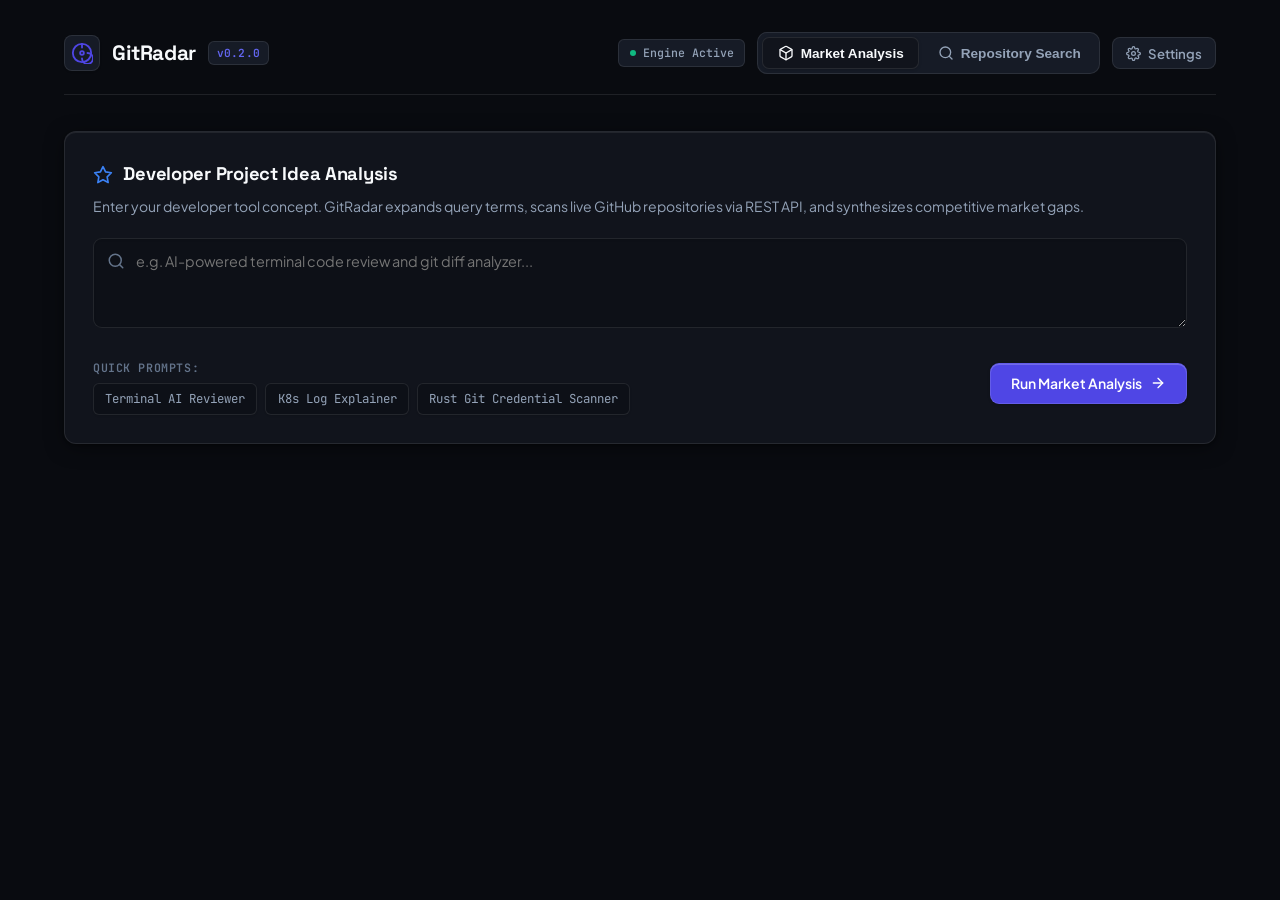
==== commit a53e0e5e: "feat: implement theme and language settings with UI synchronization" ====
--- a/demo/public/index.html
+++ b/demo/public/index.html
@@ -39,38 +39,6 @@
           <span data-i18n="engine_active">Engine Active</span>
         </div>
 
-        <!-- Language Switcher -->
-        <div class="lang-switcher">
-          <button class="lang-btn active" data-lang="en">EN</button>
-          <button class="lang-btn" data-lang="tr">TR</button>
-        </div>
-
-        <!-- Theme Toggle -->
-        <button id="theme-toggle-btn" class="theme-toggle-btn" title="Toggle Theme" aria-label="Toggle Theme">
-          <svg id="theme-moon-icon" width="18" height="18" viewBox="0 0 24 24" fill="none" stroke="currentColor" stroke-width="2" stroke-linecap="round" stroke-linejoin="round">
-            <path d="M21 12.79A9 9 0 1 1 11.21 3 7 7 0 0 0 21 12.79z"></path>
-          </svg>
-          <svg id="theme-sun-icon" class="hidden" width="18" height="18" viewBox="0 0 24 24" fill="none" stroke="currentColor" stroke-width="2" stroke-linecap="round" stroke-linejoin="round">
-            <circle cx="12" cy="12" r="5"></circle>
-            <line x1="12" y1="1" x2="12" y2="3"></line>
-            <line x1="12" y1="21" x2="12" y2="23"></line>
-            <line x1="4.22" y1="4.22" x2="5.64" y2="5.64"></line>
-            <line x1="18.36" y1="18.36" x2="19.78" y2="19.78"></line>
-            <line x1="1" y1="12" x2="3" y2="12"></line>
-            <line x1="21" y1="12" x2="23" y2="12"></line>
-            <line x1="4.22" y1="19.78" x2="5.64" y2="18.36"></line>
-            <line x1="18.36" y1="5.64" x2="19.78" y2="4.22"></line>
-          </svg>
-        </button>
-
-        <!-- Settings Modal Button -->
-        <button id="open-settings-btn" class="theme-toggle-btn" title="Settings" aria-label="Settings">
-          <svg width="18" height="18" viewBox="0 0 24 24" fill="none" stroke="currentColor" stroke-width="2" stroke-linecap="round" stroke-linejoin="round">
-            <circle cx="12" cy="12" r="3"></circle>
-            <path d="M19.4 15a1.65 1.65 0 0 0 .33 1.82l.06.06a2 2 0 0 1 0 2.83 2 2 0 0 1-2.83 0l-.06-.06a1.65 1.65 0 0 0-1.82-.33 1.65 1.65 0 0 0-1 1.51V21a2 2 0 0 1-2 2 2 2 0 0 1-2-2v-.09A1.65 1.65 0 0 0 9 19.4a1.65 1.65 0 0 0-1.82.33l-.06.06a2 2 0 0 1-2.83 0 2 2 0 0 1 0-2.83l.06-.06a1.65 1.65 0 0 0 .33-1.82 1.65 1.65 0 0 0-1.51-1H3a2 2 0 0 1-2-2 2 2 0 0 1 2-2h.09A1.65 1.65 0 0 0 4.6 9a1.65 1.65 0 0 0-.33-1.82l-.06-.06a2 2 0 0 1 0-2.83 2 2 0 0 1 2.83 0l.06.06a1.65 1.65 0 0 0 1.82.33H9a1.65 1.65 0 0 0 1-1.51V3a2 2 0 0 1 2-2 2 2 0 0 1 2 2v.09a1.65 1.65 0 0 0 1 1.51 1.65 1.65 0 0 0 1.82-.33l.06-.06a2 2 0 0 1 2.83 0 2 2 0 0 1 0 2.83l-.06.06a1.65 1.65 0 0 0-.33 1.82V9a1.65 1.65 0 0 0 1.51 1H21a2 2 0 0 1 2 2 2 2 0 0 1-2 2h-.09a1.65 1.65 0 0 0-1.51 1z"></path>
-          </svg>
-        </button>
-
         <nav class="nav-tabs">
           <button class="nav-tab active" id="tab-analyze-btn">
             <svg width="16" height="16" viewBox="0 0 24 24" fill="none" stroke="currentColor" stroke-width="2" stroke-linecap="round" stroke-linejoin="round">
@@ -88,6 +56,15 @@
             <span data-i18n="tab_search">Repository Search</span>
           </button>
         </nav>
+
+        <!-- Settings Modal Button -->
+        <button id="open-settings-btn" class="settings-btn" title="Settings" aria-label="Settings">
+          <svg width="15" height="15" viewBox="0 0 24 24" fill="none" stroke="currentColor" stroke-width="2" stroke-linecap="round" stroke-linejoin="round">
+            <circle cx="12" cy="12" r="3"></circle>
+            <path d="M19.4 15a1.65 1.65 0 0 0 .33 1.82l.06.06a2 2 0 0 1 0 2.83 2 2 0 0 1-2.83 0l-.06-.06a1.65 1.65 0 0 0-1.82-.33 1.65 1.65 0 0 0-1 1.51V21a2 2 0 0 1-2 2 2 2 0 0 1-2-2v-.09A1.65 1.65 0 0 0 9 19.4a1.65 1.65 0 0 0-1.82.33l-.06.06a2 2 0 0 1-2.83 0 2 2 0 0 1 0-2.83l.06-.06a1.65 1.65 0 0 0 .33-1.82 1.65 1.65 0 0 0-1.51-1H3a2 2 0 0 1-2-2 2 2 0 0 1 2-2h.09A1.65 1.65 0 0 0 4.6 9a1.65 1.65 0 0 0-.33-1.82l-.06-.06a2 2 0 0 1 0-2.83 2 2 0 0 1 2.83 0l.06.06a1.65 1.65 0 0 0 1.82.33H9a1.65 1.65 0 0 0 1-1.51V3a2 2 0 0 1 2-2 2 2 0 0 1 2 2v.09a1.65 1.65 0 0 0 1.51 1.65 1.65 0 0 0 1.82-.33l.06-.06a2 2 0 0 1 2.83 0 2 2 0 0 1 0 2.83l-.06.06a1.65 1.65 0 0 0-.33 1.82V9a1.65 1.65 0 0 0 1.51 1H21a2 2 0 0 1 2 2 2 2 0 0 1-2 2h-.09a1.65 1.65 0 0 0-1.51 1z"></path>
+          </svg>
+          <span class="settings-btn-label" data-i18n="settings_btn">Settings</span>
+        </button>
       </div>
     </header>
 
@@ -431,6 +408,52 @@
       </div>
 
       <div class="modal-body">
+        <!-- Appearance & Language Section -->
+        <div class="modal-section-title" data-i18n="modal_section_appearance">Appearance & Language</div>
+        
+        <div class="form-row-2col">
+          <div class="form-group">
+            <label class="form-label" data-i18n="setting_theme">Interface Theme</label>
+            <div class="theme-segmented-group">
+              <button type="button" class="segmented-btn active" data-theme-choice="dark">
+                <svg width="14" height="14" viewBox="0 0 24 24" fill="none" stroke="currentColor" stroke-width="2" stroke-linecap="round" stroke-linejoin="round">
+                  <path d="M21 12.79A9 9 0 1 1 11.21 3 7 7 0 0 0 21 12.79z"></path>
+                </svg>
+                <span data-i18n="theme_dark">Dark Mode</span>
+              </button>
+              <button type="button" class="segmented-btn" data-theme-choice="light">
+                <svg width="14" height="14" viewBox="0 0 24 24" fill="none" stroke="currentColor" stroke-width="2" stroke-linecap="round" stroke-linejoin="round">
+                  <circle cx="12" cy="12" r="5"></circle>
+                  <line x1="12" y1="1" x2="12" y2="3"></line>
+                  <line x1="12" y1="21" x2="12" y2="23"></line>
+                  <line x1="4.22" y1="4.22" x2="5.64" y2="5.64"></line>
+                  <line x1="18.36" y1="18.36" x2="19.78" y2="19.78"></line>
+                  <line x1="1" y1="12" x2="3" y2="12"></line>
+                  <line x1="21" y1="12" x2="23" y2="12"></line>
+                  <line x1="4.22" y1="19.78" x2="5.64" y2="18.36"></line>
+                  <line x1="18.36" y1="5.64" x2="19.78" y2="4.22"></line>
+                </svg>
+                <span data-i18n="theme_light">Light Mode</span>
+              </button>
+            </div>
+          </div>
+
+          <div class="form-group">
+            <label class="form-label" data-i18n="setting_ui_lang">Interface Language</label>
+            <div class="theme-segmented-group">
+              <button type="button" class="segmented-btn lang-btn active" data-lang="en">
+                <span>English (EN)</span>
+              </button>
+              <button type="button" class="segmented-btn lang-btn" data-lang="tr">
+                <span>Türkçe (TR)</span>
+              </button>
+            </div>
+          </div>
+        </div>
+
+        <!-- AI Engine Section -->
+        <div class="modal-section-title" data-i18n="modal_section_ai">AI Engine & Model</div>
+
         <div class="form-group">
           <label class="form-label" data-i18n="setting_report_lang">AI Response Language</label>
           <select id="setting-report-lang-select" class="form-select">
@@ -456,16 +479,6 @@
         </div>
 
         <div class="form-group">
-          <label class="form-label" data-i18n="setting_limit">Max Repositories to Analyze</label>
-          <input type="number" id="setting-limit-input" class="input-field" min="5" max="30" value="10" />
-        </div>
-
-        <div class="form-group">
-          <label class="form-label" data-i18n="setting_min_relevance">Min Relevance Threshold (%)</label>
-          <input type="number" id="setting-min-relevance-input" class="input-field" min="10" max="90" value="50" />
-        </div>
-
-        <div class="form-group">
           <label class="form-label" data-i18n="setting_api_key">OpenAI / Compatible API Key</label>
           <input type="password" id="setting-api-key" class="input-field" placeholder="sk-... or gsk_..." />
         </div>
@@ -475,6 +488,21 @@
           <input type="text" id="setting-base-url" class="input-field" placeholder="https://api.openai.com/v1 (or Groq, Ollama, DeepSeek)" />
         </div>
 
+        <!-- Analysis Parameters Section -->
+        <div class="modal-section-title" data-i18n="modal_section_analysis">Analysis Parameters</div>
+
+        <div class="form-row-2col">
+          <div class="form-group">
+            <label class="form-label" data-i18n="setting_limit">Max Repositories</label>
+            <input type="number" id="setting-limit-input" class="input-field" min="5" max="30" value="10" />
+          </div>
+
+          <div class="form-group">
+            <label class="form-label" data-i18n="setting_min_relevance">Min Relevance (%)</label>
+            <input type="number" id="setting-min-relevance-input" class="input-field" min="10" max="90" value="50" />
+          </div>
+        </div>
+
         <div class="form-group">
           <label class="form-label" data-i18n="setting_github_token">GitHub Access Token (Optional)</label>
           <input type="password" id="setting-github-token" class="input-field" placeholder="ghp_..." />
--- a/demo/public/css/style.css
+++ b/demo/public/css/style.css
@@ -241,6 +241,33 @@
 }
 
 .theme-toggle-btn:focus-visible {
+  outline: 2px solid var(--accent-primary);
+  outline-offset: 2px;
+}
+
+.settings-btn {
+  display: inline-flex;
+  align-items: center;
+  gap: 0.45rem;
+  background: var(--bg-panel-subtle);
+  border: 1px solid var(--border-color);
+  color: var(--text-secondary);
+  padding: 0.42rem 0.8rem;
+  border-radius: 8px;
+  cursor: pointer;
+  font-size: 0.825rem;
+  font-weight: 600;
+  font-family: var(--font-sans);
+  transition: all var(--dur-fast) var(--ease-out);
+}
+
+.settings-btn:hover {
+  border-color: var(--border-hover);
+  color: var(--text-primary);
+  background: var(--bg-hover);
+}
+
+.settings-btn:focus-visible {
   outline: 2px solid var(--accent-primary);
   outline-offset: 2px;
 }
@@ -733,7 +760,7 @@
   border: 1px solid var(--border-color);
   border-radius: 14px;
   width: 100%;
-  max-width: 520px;
+  max-width: 540px;
   box-shadow: 0 24px 48px -12px rgba(0, 0, 0, 0.65), var(--panel-inner-glow);
   overflow: visible;
   animation: modal-fade-in 200ms var(--ease-out);
@@ -784,6 +811,68 @@
   overflow-y: auto;
 }
 
+.modal-section-title {
+  font-size: 0.72rem;
+  font-weight: 700;
+  text-transform: uppercase;
+  letter-spacing: 0.05em;
+  color: var(--accent-indigo);
+  font-family: var(--font-mono);
+  padding-bottom: 0.35rem;
+  border-bottom: 1px solid var(--border-color);
+  margin-top: 0.25rem;
+}
+
+.form-row-2col {
+  display: grid;
+  grid-template-columns: 1fr 1fr;
+  gap: 0.85rem;
+}
+
+@media (max-width: 520px) {
+  .form-row-2col {
+    grid-template-columns: 1fr;
+  }
+}
+
+.theme-segmented-group {
+  display: grid;
+  grid-template-columns: 1fr 1fr;
+  gap: 0.35rem;
+  background: var(--bg-input);
+  border: 1px solid var(--border-color);
+  padding: 0.25rem;
+  border-radius: 9px;
+}
+
+.segmented-btn {
+  display: inline-flex;
+  align-items: center;
+  justify-content: center;
+  gap: 0.45rem;
+  background: transparent;
+  border: 1px solid transparent;
+  color: var(--text-muted);
+  padding: 0.42rem 0.65rem;
+  border-radius: 6px;
+  font-size: 0.8rem;
+  font-weight: 600;
+  font-family: var(--font-sans);
+  cursor: pointer;
+  transition: all var(--dur-fast) var(--ease-out);
+}
+
+.segmented-btn:hover {
+  color: var(--text-primary);
+  background: var(--bg-hover);
+}
+
+.segmented-btn.active {
+  background: var(--accent-primary);
+  color: #ffffff;
+  box-shadow: 0 1px 2px rgba(0, 0, 0, 0.2);
+}
+
 .form-group {
   display: flex;
   flex-direction: column;
